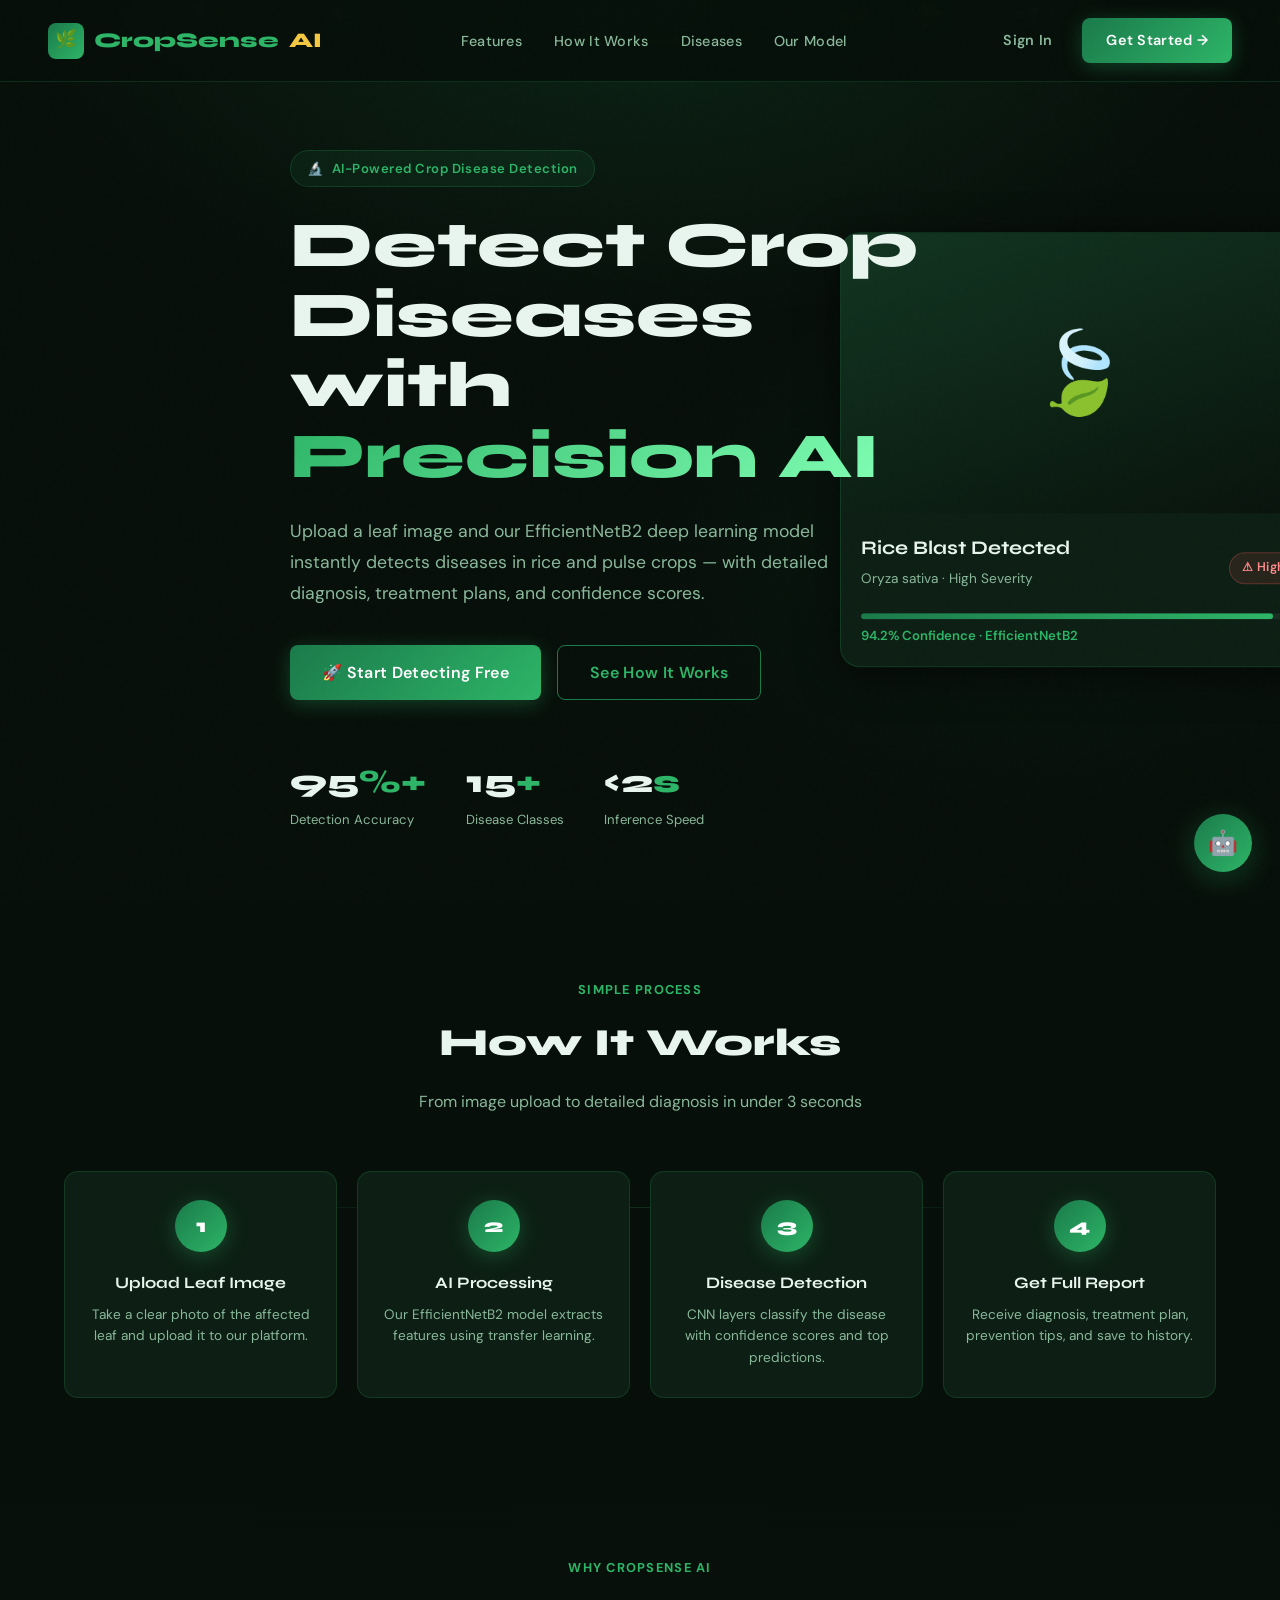
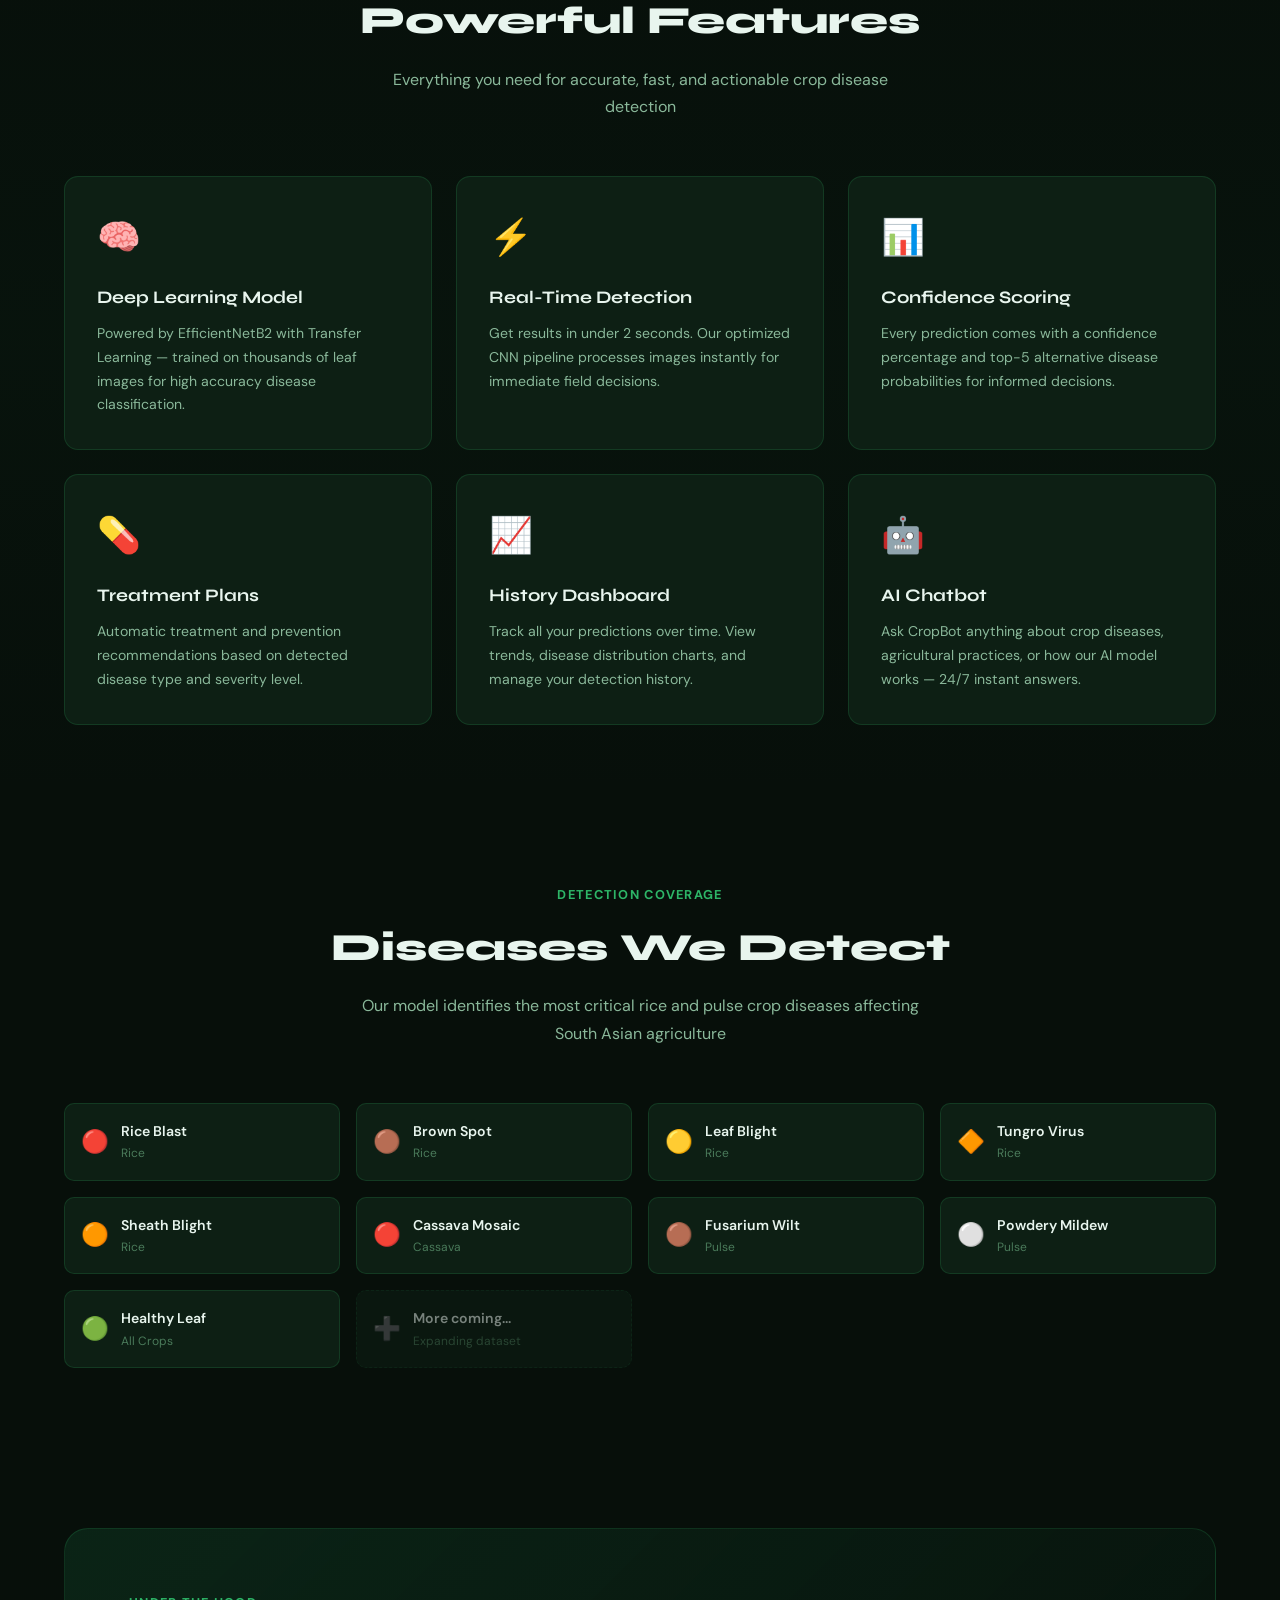
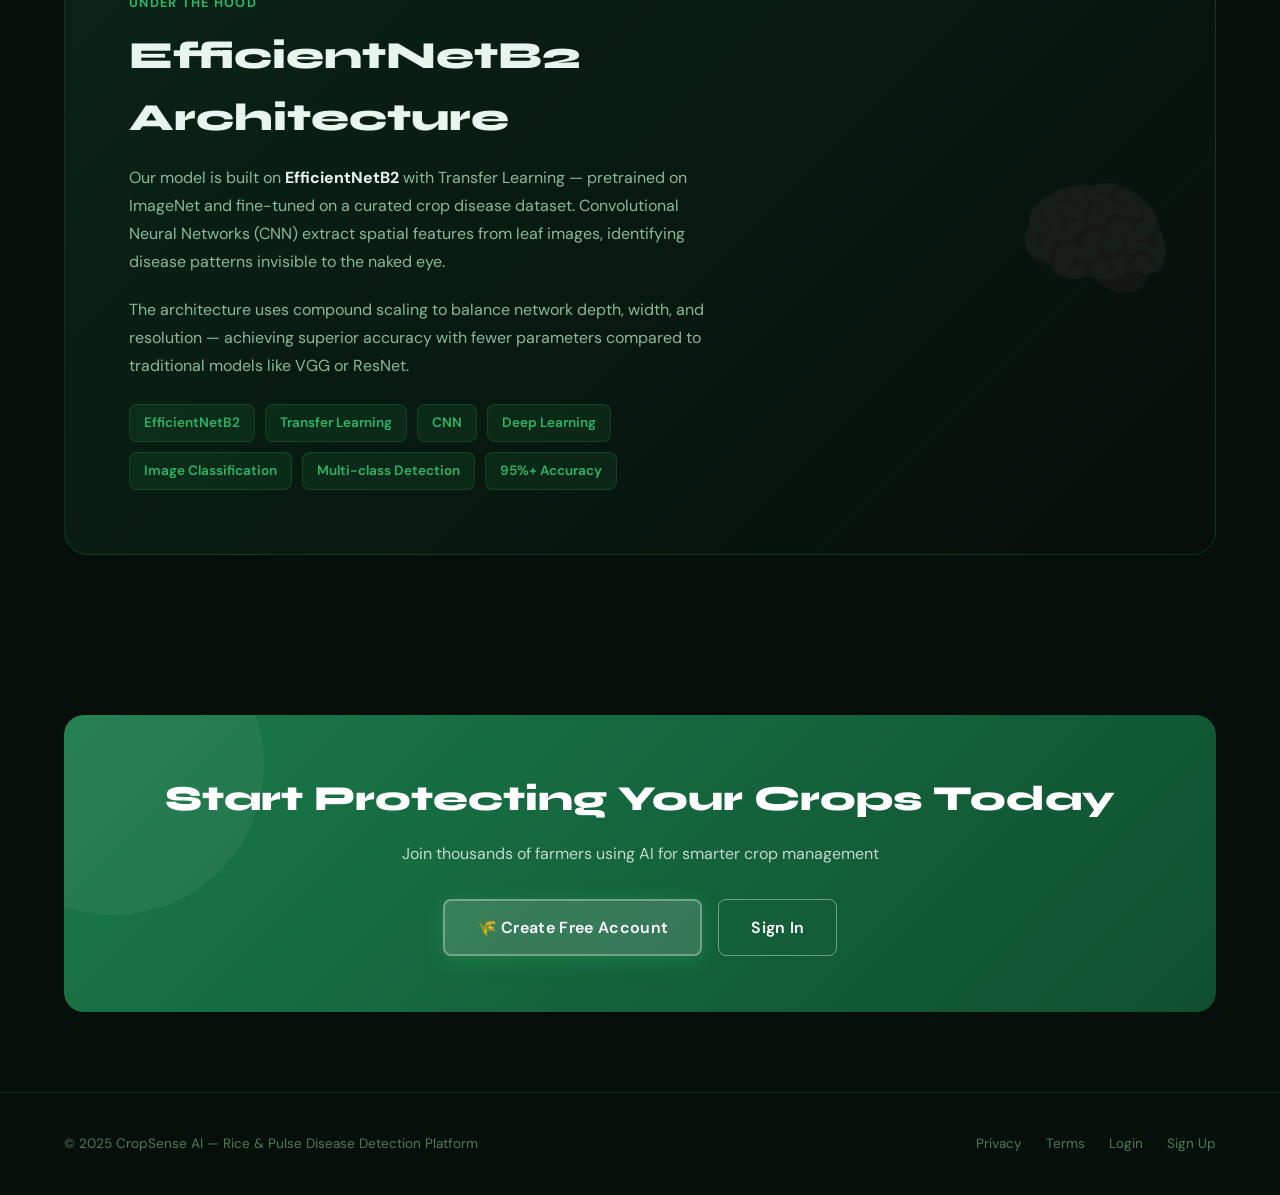
==== pages/index.html @ 1f5381f7 "Fix folder structure - move files to root" ====
<!DOCTYPE html>
<html lang="en">
<head>
  <meta charset="UTF-8">
  <meta name="viewport" content="width=device-width, initial-scale=1.0">
  <title>CropSense AI — Rice & Pulse Disease Detection</title>
  <link rel="stylesheet" href="../css/style.css">
  <link rel="stylesheet" href="../css/home.css">
  <link rel="stylesheet" href="../css/chatbot.css">
</head>
<body>

<!-- ======== NAVBAR ======== -->
<nav class="navbar">
  <a href="index.html" class="nav-logo">
    <div class="logo-icon">🌿</div>
    CropSense<span style="color:var(--gold)">AI</span>
  </a>
  <ul class="nav-links">
    <li><a href="#features">Features</a></li>
    <li><a href="#how-it-works">How It Works</a></li>
    <li><a href="#diseases">Diseases</a></li>
    <li><a href="#model">Our Model</a></li>
  </ul>
  <div class="nav-cta">
    <a href="login.html" class="btn btn-ghost">Sign In</a>
    <a href="signup.html" class="btn btn-primary">Get Started →</a>
  </div>
</nav>

<!-- ======== HERO ======== -->
<section class="hero">
  <div class="hero-bg"></div>

  <!-- Floating particles -->
  <div class="particles" id="particles"></div>

  <div class="container">
    <div class="hero-content">
      <div class="hero-eyebrow">
        <span>🔬</span> AI-Powered Crop Disease Detection
      </div>
      <h1 class="hero-title">
        Detect Crop Diseases<br>
        with <span class="highlight">Precision AI</span>
      </h1>
      <p class="hero-desc">
        Upload a leaf image and our EfficientNetB2 deep learning model instantly detects diseases in rice and pulse crops — with detailed diagnosis, treatment plans, and confidence scores.
      </p>
      <div class="hero-actions">
        <a href="signup.html" class="btn btn-primary btn-lg">🚀 Start Detecting Free</a>
        <a href="#how-it-works" class="btn btn-outline btn-lg">See How It Works</a>
      </div>

      <div class="hero-stats">
        <div>
          <div class="hero-stat-value">95<span>%+</span></div>
          <div class="hero-stat-label">Detection Accuracy</div>
        </div>
        <div>
          <div class="hero-stat-value">15<span>+</span></div>
          <div class="hero-stat-label">Disease Classes</div>
        </div>
        <div>
          <div class="hero-stat-value">&lt;2<span>s</span></div>
          <div class="hero-stat-label">Inference Speed</div>
        </div>
      </div>
    </div>
  </div>

  <!-- Hero visual card -->
  <div class="hero-visual">
    <div class="hero-visual-card">
      <div class="visual-img-placeholder">🍃</div>
      <div class="visual-result-overlay">
        <div style="display:flex;justify-content:space-between;align-items:center;margin-bottom:10px;">
          <div>
            <div class="vr-disease">Rice Blast Detected</div>
            <div class="vr-crop">Oryza sativa · High Severity</div>
          </div>
          <span class="badge badge-red">⚠ High</span>
        </div>
        <div class="vr-bar"><div class="vr-fill"></div></div>
        <div class="vr-pct">94.2% Confidence · EfficientNetB2</div>
      </div>
    </div>
  </div>
</section>

<!-- ======== HOW IT WORKS ======== -->
<section class="section" id="how-it-works">
  <div class="container">
    <div class="section-header animate-on-scroll">
      <div class="section-eyebrow">Simple Process</div>
      <h2 class="section-title">How It Works</h2>
      <p class="section-desc">From image upload to detailed diagnosis in under 3 seconds</p>
    </div>

    <div class="steps-grid animate-on-scroll">
      <div class="step-card">
        <div class="step-number">1</div>
        <div class="step-title">Upload Leaf Image</div>
        <p class="step-desc">Take a clear photo of the affected leaf and upload it to our platform.</p>
      </div>
      <div class="step-card">
        <div class="step-number">2</div>
        <div class="step-title">AI Processing</div>
        <p class="step-desc">Our EfficientNetB2 model extracts features using transfer learning.</p>
      </div>
      <div class="step-card">
        <div class="step-number">3</div>
        <div class="step-title">Disease Detection</div>
        <p class="step-desc">CNN layers classify the disease with confidence scores and top predictions.</p>
      </div>
      <div class="step-card">
        <div class="step-number">4</div>
        <div class="step-title">Get Full Report</div>
        <p class="step-desc">Receive diagnosis, treatment plan, prevention tips, and save to history.</p>
      </div>
    </div>
  </div>
</section>

<!-- ======== FEATURES ======== -->
<section class="section" id="features" style="background:linear-gradient(180deg, transparent, rgba(26,122,74,0.04), transparent);">
  <div class="container">
    <div class="section-header animate-on-scroll">
      <div class="section-eyebrow">Why CropSense AI</div>
      <h2 class="section-title">Powerful Features</h2>
      <p class="section-desc">Everything you need for accurate, fast, and actionable crop disease detection</p>
    </div>

    <div class="features-grid animate-on-scroll">
      <div class="feature-card">
        <div class="feature-icon">🧠</div>
        <div class="feature-title">Deep Learning Model</div>
        <p class="feature-desc">Powered by EfficientNetB2 with Transfer Learning — trained on thousands of leaf images for high accuracy disease classification.</p>
      </div>
      <div class="feature-card">
        <div class="feature-icon">⚡</div>
        <div class="feature-title">Real-Time Detection</div>
        <p class="feature-desc">Get results in under 2 seconds. Our optimized CNN pipeline processes images instantly for immediate field decisions.</p>
      </div>
      <div class="feature-card">
        <div class="feature-icon">📊</div>
        <div class="feature-title">Confidence Scoring</div>
        <p class="feature-desc">Every prediction comes with a confidence percentage and top-5 alternative disease probabilities for informed decisions.</p>
      </div>
      <div class="feature-card">
        <div class="feature-icon">💊</div>
        <div class="feature-title">Treatment Plans</div>
        <p class="feature-desc">Automatic treatment and prevention recommendations based on detected disease type and severity level.</p>
      </div>
      <div class="feature-card">
        <div class="feature-icon">📈</div>
        <div class="feature-title">History Dashboard</div>
        <p class="feature-desc">Track all your predictions over time. View trends, disease distribution charts, and manage your detection history.</p>
      </div>
      <div class="feature-card">
        <div class="feature-icon">🤖</div>
        <div class="feature-title">AI Chatbot</div>
        <p class="feature-desc">Ask CropBot anything about crop diseases, agricultural practices, or how our AI model works — 24/7 instant answers.</p>
      </div>
    </div>
  </div>
</section>

<!-- ======== DISEASES ======== -->
<section class="section" id="diseases">
  <div class="container">
    <div class="section-header animate-on-scroll">
      <div class="section-eyebrow">Detection Coverage</div>
      <h2 class="section-title">Diseases We Detect</h2>
      <p class="section-desc">Our model identifies the most critical rice and pulse crop diseases affecting South Asian agriculture</p>
    </div>

    <div class="diseases-grid animate-on-scroll">
      <div class="disease-chip">
        <div class="disease-chip-icon">🔴</div>
        <div>
          <div class="disease-chip-name">Rice Blast</div>
          <div class="disease-chip-crop">Rice</div>
        </div>
      </div>
      <div class="disease-chip">
        <div class="disease-chip-icon">🟤</div>
        <div>
          <div class="disease-chip-name">Brown Spot</div>
          <div class="disease-chip-crop">Rice</div>
        </div>
      </div>
      <div class="disease-chip">
        <div class="disease-chip-icon">🟡</div>
        <div>
          <div class="disease-chip-name">Leaf Blight</div>
          <div class="disease-chip-crop">Rice</div>
        </div>
      </div>
      <div class="disease-chip">
        <div class="disease-chip-icon">🔶</div>
        <div>
          <div class="disease-chip-name">Tungro Virus</div>
          <div class="disease-chip-crop">Rice</div>
        </div>
      </div>
      <div class="disease-chip">
        <div class="disease-chip-icon">🟠</div>
        <div>
          <div class="disease-chip-name">Sheath Blight</div>
          <div class="disease-chip-crop">Rice</div>
        </div>
      </div>
      <div class="disease-chip">
        <div class="disease-chip-icon">🔴</div>
        <div>
          <div class="disease-chip-name">Cassava Mosaic</div>
          <div class="disease-chip-crop">Cassava</div>
        </div>
      </div>
      <div class="disease-chip">
        <div class="disease-chip-icon">🟤</div>
        <div>
          <div class="disease-chip-name">Fusarium Wilt</div>
          <div class="disease-chip-crop">Pulse</div>
        </div>
      </div>
      <div class="disease-chip">
        <div class="disease-chip-icon">⚪</div>
        <div>
          <div class="disease-chip-name">Powdery Mildew</div>
          <div class="disease-chip-crop">Pulse</div>
        </div>
      </div>
      <div class="disease-chip">
        <div class="disease-chip-icon">🟢</div>
        <div>
          <div class="disease-chip-name">Healthy Leaf</div>
          <div class="disease-chip-crop">All Crops</div>
        </div>
      </div>
      <div class="disease-chip" style="opacity:0.5;border-style:dashed;">
        <div class="disease-chip-icon">➕</div>
        <div>
          <div class="disease-chip-name">More coming...</div>
          <div class="disease-chip-crop">Expanding dataset</div>
        </div>
      </div>
    </div>
  </div>
</section>

<!-- ======== MODEL INFO ======== -->
<section class="section" id="model">
  <div class="container">
    <div class="model-section animate-on-scroll">
      <div style="max-width:600px;">
        <div class="section-eyebrow" style="text-align:left;">Under the Hood</div>
        <h2 class="section-title" style="text-align:left;margin-bottom:16px;">EfficientNetB2 Architecture</h2>
        <p style="color:var(--text-secondary);line-height:1.75;margin-bottom:20px;">
          Our model is built on <strong style="color:var(--text-primary);">EfficientNetB2</strong> with Transfer Learning — pretrained on ImageNet and fine-tuned on a curated crop disease dataset. Convolutional Neural Networks (CNN) extract spatial features from leaf images, identifying disease patterns invisible to the naked eye.
        </p>
        <p style="color:var(--text-secondary);line-height:1.75;margin-bottom:24px;">
          The architecture uses compound scaling to balance network depth, width, and resolution — achieving superior accuracy with fewer parameters compared to traditional models like VGG or ResNet.
        </p>

        <div class="model-tags">
          <span class="model-tag">EfficientNetB2</span>
          <span class="model-tag">Transfer Learning</span>
          <span class="model-tag">CNN</span>
          <span class="model-tag">Deep Learning</span>
          <span class="model-tag">Image Classification</span>
          <span class="model-tag">Multi-class Detection</span>
          <span class="model-tag">95%+ Accuracy</span>
        </div>
      </div>
    </div>
  </div>
</section>

<!-- ======== CTA ======== -->
<section class="section">
  <div class="container">
    <div class="cta-strip animate-on-scroll">
      <div class="cta-title">Start Protecting Your Crops Today</div>
      <p class="cta-desc">Join thousands of farmers using AI for smarter crop management</p>
      <div style="display:flex;gap:16px;justify-content:center;flex-wrap:wrap;">
        <a href="signup.html" class="btn btn-primary btn-lg" style="background:rgba(255,255,255,0.15);color:#fff;border:2px solid rgba(255,255,255,0.3);">
          🌾 Create Free Account
        </a>
        <a href="login.html" class="btn btn-outline btn-lg" style="border-color:rgba(255,255,255,0.4);color:#fff;">
          Sign In
        </a>
      </div>
    </div>
  </div>
</section>

<!-- ======== FOOTER ======== -->
<footer class="footer">
  <div class="container">
    <div class="footer-inner">
      <div style="color:var(--text-muted);font-size:0.85rem;">
        © 2025 CropSense AI — Rice & Pulse Disease Detection Platform
      </div>
      <div class="footer-links">
        <a href="#">Privacy</a>
        <a href="#">Terms</a>
        <a href="login.html">Login</a>
        <a href="signup.html">Sign Up</a>
      </div>
    </div>
  </div>
</footer>

<!-- CHATBOT -->
<div class="chatbot-fab">
  <button id="chatbot-btn" onclick="toggleChatbot()" title="Chat with CropBot">🤖</button>
  <div id="chatbot-panel" style="display:none;">
    <div class="chat-header">
      <div class="chat-avatar-large">🌿</div>
      <div class="chat-header-info">
        <div class="chat-bot-name">CropBot AI</div>
        <div class="chat-bot-status">Online · Agriculture Expert</div>
      </div>
      <div class="chat-header-actions">
        <button class="chat-header-btn" onclick="clearChat()" title="Clear">🗑</button>
        <button class="chat-header-btn" onclick="toggleChatbot()">✕</button>
      </div>
    </div>
    <div id="chat-messages"></div>
    <div class="chat-suggestions">
      <span class="suggestion-chip" onclick="sendQuickMessage('What is Rice Blast disease?')">🌾 Rice Blast</span>
      <span class="suggestion-chip" onclick="sendQuickMessage('How to treat Brown Spot?')">💊 Treatments</span>
      <span class="suggestion-chip" onclick="sendQuickMessage('How does EfficientNetB2 work?')">🧠 AI Model</span>
    </div>
    <div class="chat-input-area">
      <textarea id="chat-input" placeholder="Ask about crop diseases..." rows="1"></textarea>
      <button id="chat-send">➤</button>
    </div>
  </div>
</div>

<!-- Toast container -->
<div class="toast-container" id="toast-container"></div>

<script>
// Scroll animations
const observer = new IntersectionObserver((entries) => {
  entries.forEach(e => { if (e.isIntersecting) e.target.classList.add('visible'); });
}, { threshold: 0.12 });
document.querySelectorAll('.animate-on-scroll').forEach(el => observer.observe(el));

// Generate floating particles
const particles = document.getElementById('particles');
for (let i = 0; i < 18; i++) {
  const p = document.createElement('div');
  p.className = 'particle';
  p.style.cssText = `
    left: ${Math.random()*100}%;
    font-size: ${0.6 + Math.random()*1.2}rem;
    animation-duration: ${8 + Math.random()*14}s;
    animation-delay: ${Math.random()*10}s;
  `;
  p.textContent = ['🌿','🍃','🌱','🌾','🍀'][Math.floor(Math.random()*5)];
  particles.appendChild(p);
}
</script>
<script src="../js/chatbot.js"></script>
</body>
</html>
---- css/style.css ----
/* ============================================================
   CROP DISEASE DETECTION - Global Styles
   ============================================================ */

@import url('https://fonts.googleapis.com/css2?family=Syne:wght@400;600;700;800&family=DM+Sans:wght@300;400;500;600&display=swap');

:root {
  --green-primary: #1a7a4a;
  --green-light: #2db567;
  --green-dark: #0f4f30;
  --green-glow: rgba(45, 181, 103, 0.3);
  --gold: #f5c842;
  --bg-dark: #070f0a;
  --bg-card: #0d1f14;
  --bg-card2: #111f17;
  --border: rgba(45, 181, 103, 0.18);
  --text-primary: #e8f5ee;
  --text-secondary: #8ab89a;
  --text-muted: #4a7a5a;
  --red: #e05555;
  --shadow: 0 8px 40px rgba(0,0,0,0.6);
  --radius: 14px;
  --font-display: 'Syne', sans-serif;
  --font-body: 'DM Sans', sans-serif;
}

*, *::before, *::after { box-sizing: border-box; margin: 0; padding: 0; }

html { scroll-behavior: smooth; }

body {
  font-family: var(--font-body);
  background: var(--bg-dark);
  color: var(--text-primary);
  min-height: 100vh;
  line-height: 1.6;
  overflow-x: hidden;
}

/* ---- Scrollbar ---- */
::-webkit-scrollbar { width: 6px; }
::-webkit-scrollbar-track { background: var(--bg-dark); }
::-webkit-scrollbar-thumb { background: var(--green-primary); border-radius: 3px; }

/* ---- Noise texture overlay ---- */
body::before {
  content: '';
  position: fixed;
  inset: 0;
  background-image: url("data:image/svg+xml,%3Csvg viewBox='0 0 256 256' xmlns='http://www.w3.org/2000/svg'%3E%3Cfilter id='noise'%3E%3CfeTurbulence type='fractalNoise' baseFrequency='0.9' numOctaves='4' stitchTiles='stitch'/%3E%3C/filter%3E%3Crect width='100%25' height='100%25' filter='url(%23noise)' opacity='0.04'/%3E%3C/svg%3E");
  pointer-events: none;
  z-index: 9999;
  opacity: 0.4;
}

/* ============================================================
   NAVBAR
   ============================================================ */
.navbar {
  position: fixed;
  top: 0; left: 0; right: 0;
  z-index: 1000;
  display: flex;
  align-items: center;
  justify-content: space-between;
  padding: 18px 48px;
  background: rgba(7, 15, 10, 0.85);
  backdrop-filter: blur(20px);
  border-bottom: 1px solid var(--border);
}

.nav-logo {
  display: flex;
  align-items: center;
  gap: 10px;
  font-family: var(--font-display);
  font-weight: 800;
  font-size: 1.3rem;
  color: var(--green-light);
  text-decoration: none;
}

.nav-logo .logo-icon {
  width: 36px; height: 36px;
  background: linear-gradient(135deg, var(--green-primary), var(--green-light));
  border-radius: 8px;
  display: flex; align-items: center; justify-content: center;
  font-size: 1.1rem;
}

.nav-links {
  display: flex;
  align-items: center;
  gap: 32px;
  list-style: none;
}

.nav-links a {
  color: var(--text-secondary);
  text-decoration: none;
  font-size: 0.9rem;
  font-weight: 500;
  transition: color 0.2s;
  letter-spacing: 0.02em;
}

.nav-links a:hover { color: var(--green-light); }

.nav-cta {
  display: flex;
  gap: 12px;
  align-items: center;
}

/* ============================================================
   BUTTONS
   ============================================================ */
.btn {
  display: inline-flex;
  align-items: center;
  gap: 8px;
  padding: 11px 24px;
  border-radius: 8px;
  font-family: var(--font-body);
  font-size: 0.9rem;
  font-weight: 600;
  cursor: pointer;
  text-decoration: none;
  border: none;
  transition: all 0.25s ease;
  letter-spacing: 0.02em;
}

.btn-primary {
  background: linear-gradient(135deg, var(--green-primary), var(--green-light));
  color: #fff;
  box-shadow: 0 4px 20px var(--green-glow);
}

.btn-primary:hover {
  transform: translateY(-2px);
  box-shadow: 0 8px 30px var(--green-glow);
}

.btn-outline {
  background: transparent;
  color: var(--green-light);
  border: 1.5px solid var(--green-primary);
}

.btn-outline:hover {
  background: rgba(45, 181, 103, 0.08);
  border-color: var(--green-light);
}

.btn-ghost {
  background: transparent;
  color: var(--text-secondary);
  padding: 11px 18px;
}

.btn-ghost:hover { color: var(--text-primary); }

.btn-danger {
  background: rgba(224, 85, 85, 0.12);
  color: var(--red);
  border: 1.5px solid rgba(224,85,85,0.3);
}

.btn-danger:hover { background: rgba(224, 85, 85, 0.2); }

.btn-lg { padding: 14px 32px; font-size: 1rem; }
.btn-sm { padding: 8px 16px; font-size: 0.82rem; }

/* ============================================================
   FORMS
   ============================================================ */
.form-group {
  margin-bottom: 20px;
  position: relative;
}

.form-label {
  display: block;
  margin-bottom: 7px;
  font-size: 0.85rem;
  font-weight: 500;
  color: var(--text-secondary);
  letter-spacing: 0.03em;
}

.form-control {
  width: 100%;
  padding: 13px 16px;
  background: rgba(255,255,255,0.04);
  border: 1.5px solid var(--border);
  border-radius: 10px;
  color: var(--text-primary);
  font-family: var(--font-body);
  font-size: 0.95rem;
  transition: border-color 0.2s, box-shadow 0.2s;
  outline: none;
}

.form-control:focus {
  border-color: var(--green-light);
  box-shadow: 0 0 0 3px rgba(45,181,103,0.12);
  background: rgba(255,255,255,0.06);
}

.form-control::placeholder { color: var(--text-muted); }

.form-control.is-invalid { border-color: var(--red) !important; }
.form-control.is-valid { border-color: var(--green-light) !important; }

.form-error {
  color: var(--red);
  font-size: 0.8rem;
  margin-top: 5px;
  display: none;
}

.form-error.show { display: block; }

.input-icon {
  position: absolute;
  right: 14px;
  top: 50%;
  transform: translateY(-50%);
  color: var(--text-muted);
  cursor: pointer;
  margin-top: 14px;
}

/* ============================================================
   CARDS
   ============================================================ */
.card {
  background: var(--bg-card);
  border: 1px solid var(--border);
  border-radius: var(--radius);
  padding: 28px;
  transition: border-color 0.2s, box-shadow 0.2s;
}

.card:hover {
  border-color: rgba(45,181,103,0.35);
  box-shadow: 0 4px 30px rgba(0,0,0,0.3);
}

/* ============================================================
   ALERT / TOAST
   ============================================================ */
.alert {
  padding: 14px 18px;
  border-radius: 10px;
  font-size: 0.9rem;
  margin-bottom: 18px;
  display: flex;
  align-items: center;
  gap: 10px;
}

.alert-danger {
  background: rgba(224,85,85,0.12);
  border: 1px solid rgba(224,85,85,0.3);
  color: #ff8c8c;
}

.alert-success {
  background: rgba(45,181,103,0.12);
  border: 1px solid rgba(45,181,103,0.3);
  color: var(--green-light);
}

.alert-warning {
  background: rgba(245,200,66,0.10);
  border: 1px solid rgba(245,200,66,0.3);
  color: var(--gold);
}

/* Toast notification */
.toast-container {
  position: fixed;
  top: 90px; right: 24px;
  z-index: 5000;
  display: flex;
  flex-direction: column;
  gap: 10px;
}

.toast {
  background: var(--bg-card2);
  border: 1px solid var(--border);
  border-radius: 10px;
  padding: 14px 20px;
  font-size: 0.88rem;
  min-width: 260px;
  box-shadow: var(--shadow);
  animation: slideInRight 0.3s ease;
  display: flex;
  align-items: center;
  gap: 10px;
}

.toast.success { border-color: rgba(45,181,103,0.5); color: var(--green-light); }
.toast.error { border-color: rgba(224,85,85,0.5); color: #ff8c8c; }

@keyframes slideInRight {
  from { transform: translateX(120%); opacity: 0; }
  to { transform: translateX(0); opacity: 1; }
}

/* ============================================================
   PAGE WRAPPER
   ============================================================ */
.page-wrapper {
  min-height: 100vh;
  padding-top: 80px;
}

.container {
  max-width: 1200px;
  margin: 0 auto;
  padding: 0 24px;
}

.container-sm {
  max-width: 520px;
  margin: 0 auto;
  padding: 0 24px;
}

.section { padding: 80px 0; }

/* ============================================================
   BADGE
   ============================================================ */
.badge {
  display: inline-flex;
  align-items: center;
  gap: 6px;
  padding: 5px 12px;
  border-radius: 100px;
  font-size: 0.78rem;
  font-weight: 600;
  letter-spacing: 0.04em;
}

.badge-green {
  background: rgba(45,181,103,0.12);
  color: var(--green-light);
  border: 1px solid rgba(45,181,103,0.3);
}

.badge-gold {
  background: rgba(245,200,66,0.12);
  color: var(--gold);
  border: 1px solid rgba(245,200,66,0.3);
}

.badge-red {
  background: rgba(224,85,85,0.12);
  color: #ff8c8c;
  border: 1px solid rgba(224,85,85,0.3);
}

/* ============================================================
   MODAL
   ============================================================ */
.modal-overlay {
  position: fixed;
  inset: 0;
  background: rgba(0,0,0,0.75);
  backdrop-filter: blur(8px);
  z-index: 4000;
  display: flex;
  align-items: center;
  justify-content: center;
  padding: 20px;
  opacity: 0;
  pointer-events: none;
  transition: opacity 0.25s;
}

.modal-overlay.open { opacity: 1; pointer-events: all; }

.modal {
  background: var(--bg-card);
  border: 1px solid var(--border);
  border-radius: 18px;
  padding: 36px;
  max-width: 480px;
  width: 100%;
  transform: scale(0.92);
  transition: transform 0.25s;
}

.modal-overlay.open .modal { transform: scale(1); }

/* ============================================================
   LOADING SPINNER
   ============================================================ */
.spinner {
  width: 20px; height: 20px;
  border: 2.5px solid rgba(255,255,255,0.2);
  border-top-color: #fff;
  border-radius: 50%;
  animation: spin 0.8s linear infinite;
  display: inline-block;
}

@keyframes spin { to { transform: rotate(360deg); } }

/* ============================================================
   PROGRESS BAR
   ============================================================ */
.progress-bar {
  height: 8px;
  background: rgba(255,255,255,0.06);
  border-radius: 100px;
  overflow: hidden;
}

.progress-fill {
  height: 100%;
  border-radius: 100px;
  background: linear-gradient(90deg, var(--green-primary), var(--green-light));
  transition: width 0.6s ease;
}

/* ============================================================
   AUTH PAGES COMMON
   ============================================================ */
.auth-page {
  min-height: 100vh;
  display: grid;
  grid-template-columns: 1fr 1fr;
}

.auth-left {
  background: linear-gradient(160deg, var(--green-dark) 0%, var(--bg-dark) 70%);
  display: flex;
  flex-direction: column;
  justify-content: center;
  padding: 60px;
  position: relative;
  overflow: hidden;
}

.auth-left::before {
  content: '';
  position: absolute;
  width: 500px; height: 500px;
  background: radial-gradient(circle, rgba(45,181,103,0.15) 0%, transparent 70%);
  top: -100px; left: -100px;
  border-radius: 50%;
}

.auth-right {
  display: flex;
  align-items: center;
  justify-content: center;
  padding: 48px;
  background: var(--bg-dark);
}

.auth-form-box {
  width: 100%;
  max-width: 440px;
}

.auth-title {
  font-family: var(--font-display);
  font-size: 2rem;
  font-weight: 800;
  color: var(--text-primary);
  margin-bottom: 8px;
}

.auth-subtitle {
  color: var(--text-secondary);
  font-size: 0.95rem;
  margin-bottom: 32px;
}

/* ============================================================
   RESPONSIVE
   ============================================================ */
@media (max-width: 900px) {
  .auth-page { grid-template-columns: 1fr; }
  .auth-left { display: none; }
  .navbar { padding: 16px 20px; }
  .nav-links { display: none; }
}

@media (max-width: 600px) {
  .container { padding: 0 16px; }
  .section { padding: 50px 0; }
}
---- css/home.css ----
/* ============================================================
   HOME PAGE STYLES
   ============================================================ */

/* Hero */
.hero {
  min-height: 100vh;
  display: flex;
  align-items: center;
  position: relative;
  overflow: hidden;
  padding-top: 80px;
}

.hero-bg {
  position: absolute;
  inset: 0;
  background:
    radial-gradient(ellipse 80% 60% at 50% 0%, rgba(45,181,103,0.12) 0%, transparent 60%),
    radial-gradient(ellipse 50% 50% at 80% 60%, rgba(26,122,74,0.08) 0%, transparent 60%),
    var(--bg-dark);
}

/* Floating leaf particles */
.particles {
  position: absolute;
  inset: 0;
  pointer-events: none;
  overflow: hidden;
}

.particle {
  position: absolute;
  opacity: 0.12;
  animation: floatParticle linear infinite;
}

@keyframes floatParticle {
  0% { transform: translateY(110vh) rotate(0deg); opacity: 0; }
  10% { opacity: 0.15; }
  90% { opacity: 0.1; }
  100% { transform: translateY(-10vh) rotate(360deg); opacity: 0; }
}

.hero-content {
  position: relative;
  z-index: 2;
  max-width: 700px;
}

.hero-eyebrow {
  display: inline-flex;
  align-items: center;
  gap: 8px;
  background: rgba(45,181,103,0.08);
  border: 1px solid rgba(45,181,103,0.2);
  border-radius: 100px;
  padding: 7px 16px;
  font-size: 0.82rem;
  font-weight: 600;
  color: var(--green-light);
  margin-bottom: 24px;
  letter-spacing: 0.04em;
  animation: fadeInDown 0.6s ease both;
}

.hero-title {
  font-family: var(--font-display);
  font-size: clamp(2.4rem, 5vw, 4.2rem);
  font-weight: 800;
  line-height: 1.1;
  margin-bottom: 24px;
  animation: fadeInDown 0.7s ease both 0.1s;
}

.hero-title .highlight {
  background: linear-gradient(135deg, var(--green-light), #80ffb4);
  -webkit-background-clip: text;
  -webkit-text-fill-color: transparent;
  background-clip: text;
}

.hero-desc {
  font-size: 1.1rem;
  color: var(--text-secondary);
  line-height: 1.75;
  margin-bottom: 36px;
  max-width: 580px;
  animation: fadeInDown 0.8s ease both 0.2s;
}

.hero-actions {
  display: flex;
  gap: 16px;
  flex-wrap: wrap;
  animation: fadeInDown 0.9s ease both 0.3s;
}

.hero-stats {
  display: flex;
  gap: 40px;
  margin-top: 56px;
  animation: fadeInDown 1s ease both 0.4s;
}

.hero-stat-value {
  font-family: var(--font-display);
  font-size: 2rem;
  font-weight: 800;
  color: var(--text-primary);
}

.hero-stat-value span { color: var(--green-light); }

.hero-stat-label {
  font-size: 0.82rem;
  color: var(--text-secondary);
  margin-top: 2px;
}

.hero-visual {
  position: absolute;
  right: -40px;
  top: 50%;
  transform: translateY(-50%);
  width: 480px;
  z-index: 1;
  animation: fadeInRight 1s ease both 0.3s;
}

.hero-visual-card {
  background: var(--bg-card);
  border: 1px solid var(--border);
  border-radius: 20px;
  overflow: hidden;
  box-shadow: var(--shadow);
}

.visual-img-placeholder {
  width: 100%;
  height: 280px;
  background: linear-gradient(160deg, rgba(45,181,103,0.15), rgba(7,15,10,0.8));
  display: flex;
  align-items: center;
  justify-content: center;
  font-size: 5rem;
}

.visual-result-overlay {
  padding: 20px;
}

.vr-disease { font-family: var(--font-display); font-size: 1.2rem; font-weight: 700; margin-bottom: 4px; }
.vr-crop { font-size: 0.85rem; color: var(--text-secondary); margin-bottom: 14px; }
.vr-bar { height: 6px; background: rgba(255,255,255,0.06); border-radius: 100px; overflow: hidden; margin-bottom: 6px; }
.vr-fill { height: 100%; background: linear-gradient(90deg, var(--green-primary), var(--green-light)); border-radius: 100px; width: 94%; }
.vr-pct { font-size: 0.82rem; color: var(--green-light); font-weight: 600; }

/* How it works */
.steps-grid {
  display: grid;
  grid-template-columns: repeat(4, 1fr);
  gap: 20px;
  position: relative;
}

.steps-grid::before {
  content: '';
  position: absolute;
  top: 36px;
  left: 12%;
  right: 12%;
  height: 1px;
  background: linear-gradient(90deg, transparent, var(--border), var(--border), transparent);
  z-index: 0;
}

.step-card {
  background: var(--bg-card);
  border: 1px solid var(--border);
  border-radius: var(--radius);
  padding: 28px 22px;
  text-align: center;
  position: relative;
  z-index: 1;
  transition: border-color 0.2s, transform 0.2s;
}

.step-card:hover {
  border-color: rgba(45,181,103,0.4);
  transform: translateY(-4px);
}

.step-number {
  width: 52px; height: 52px;
  background: linear-gradient(135deg, var(--green-primary), var(--green-light));
  border-radius: 50%;
  display: flex; align-items: center; justify-content: center;
  font-family: var(--font-display);
  font-weight: 800;
  font-size: 1.2rem;
  color: #fff;
  margin: 0 auto 18px;
  box-shadow: 0 4px 20px var(--green-glow);
}

.step-title {
  font-family: var(--font-display);
  font-size: 1rem;
  font-weight: 700;
  margin-bottom: 8px;
}

.step-desc { font-size: 0.85rem; color: var(--text-secondary); line-height: 1.6; }

/* Features section */
.features-grid {
  display: grid;
  grid-template-columns: repeat(3, 1fr);
  gap: 24px;
}

.feature-card {
  background: var(--bg-card);
  border: 1px solid var(--border);
  border-radius: var(--radius);
  padding: 32px;
  transition: all 0.25s;
  position: relative;
  overflow: hidden;
}

.feature-card::before {
  content: '';
  position: absolute;
  top: 0; left: 0; right: 0;
  height: 3px;
  background: linear-gradient(90deg, var(--green-primary), var(--green-light));
  opacity: 0;
  transition: opacity 0.25s;
}

.feature-card:hover {
  border-color: rgba(45,181,103,0.35);
  transform: translateY(-4px);
  box-shadow: 0 12px 40px rgba(0,0,0,0.4);
}

.feature-card:hover::before { opacity: 1; }

.feature-icon {
  font-size: 2.2rem;
  margin-bottom: 18px;
}

.feature-title {
  font-family: var(--font-display);
  font-size: 1.1rem;
  font-weight: 700;
  margin-bottom: 10px;
}

.feature-desc { color: var(--text-secondary); font-size: 0.88rem; line-height: 1.7; }

/* Diseases section */
.diseases-grid {
  display: grid;
  grid-template-columns: repeat(4, 1fr);
  gap: 16px;
}

.disease-chip {
  background: var(--bg-card);
  border: 1px solid var(--border);
  border-radius: 10px;
  padding: 16px;
  display: flex;
  align-items: center;
  gap: 12px;
  transition: all 0.2s;
  cursor: default;
}

.disease-chip:hover {
  border-color: rgba(45,181,103,0.3);
  background: rgba(45,181,103,0.05);
}

.disease-chip-icon { font-size: 1.4rem; }
.disease-chip-name { font-size: 0.88rem; font-weight: 600; color: var(--text-primary); }
.disease-chip-crop { font-size: 0.75rem; color: var(--text-muted); margin-top: 2px; }

/* Model info section */
.model-section {
  background: linear-gradient(135deg, rgba(26,122,74,0.2), rgba(7,15,10,0.8));
  border: 1px solid var(--border);
  border-radius: 24px;
  padding: 64px;
  position: relative;
  overflow: hidden;
}

.model-section::after {
  content: '🧠';
  position: absolute;
  right: 40px;
  top: 50%;
  transform: translateY(-50%);
  font-size: 8rem;
  opacity: 0.06;
}

.model-tags {
  display: flex;
  gap: 10px;
  flex-wrap: wrap;
  margin-top: 24px;
}

.model-tag {
  background: rgba(45,181,103,0.1);
  border: 1px solid rgba(45,181,103,0.2);
  color: var(--green-light);
  border-radius: 8px;
  padding: 7px 14px;
  font-size: 0.85rem;
  font-weight: 600;
}

/* Section header */
.section-header {
  text-align: center;
  margin-bottom: 56px;
}

.section-eyebrow {
  font-size: 0.8rem;
  font-weight: 700;
  letter-spacing: 0.1em;
  text-transform: uppercase;
  color: var(--green-light);
  margin-bottom: 12px;
}

.section-title {
  font-family: var(--font-display);
  font-size: clamp(1.8rem, 3vw, 2.8rem);
  font-weight: 800;
  margin-bottom: 14px;
}

.section-desc {
  color: var(--text-secondary);
  font-size: 1rem;
  max-width: 560px;
  margin: 0 auto;
  line-height: 1.7;
}

/* Footer */
.footer {
  border-top: 1px solid var(--border);
  padding: 40px 0;
  color: var(--text-muted);
  font-size: 0.85rem;
}

.footer-inner {
  display: flex;
  justify-content: space-between;
  align-items: center;
}

.footer-links {
  display: flex;
  gap: 24px;
}

.footer-links a {
  color: var(--text-muted);
  text-decoration: none;
  transition: color 0.2s;
}

.footer-links a:hover { color: var(--green-light); }

/* Animations */
@keyframes fadeInDown {
  from { opacity: 0; transform: translateY(-20px); }
  to { opacity: 1; transform: translateY(0); }
}

@keyframes fadeInRight {
  from { opacity: 0; transform: translateY(-50%) translateX(40px); }
  to { opacity: 1; transform: translateY(-50%) translateX(0); }
}

@keyframes fadeIn {
  from { opacity: 0; transform: translateY(20px); }
  to { opacity: 1; transform: translateY(0); }
}

.animate-on-scroll {
  opacity: 0;
  transform: translateY(30px);
  transition: opacity 0.6s ease, transform 0.6s ease;
}

.animate-on-scroll.visible {
  opacity: 1;
  transform: translateY(0);
}

/* CTA strip */
.cta-strip {
  background: linear-gradient(135deg, var(--green-primary), var(--green-dark));
  border-radius: 20px;
  padding: 56px;
  text-align: center;
  position: relative;
  overflow: hidden;
}

.cta-strip::before {
  content: '';
  position: absolute;
  width: 300px; height: 300px;
  background: rgba(255,255,255,0.05);
  border-radius: 50%;
  top: -100px; left: -100px;
}

.cta-title {
  font-family: var(--font-display);
  font-size: 2.2rem;
  font-weight: 800;
  margin-bottom: 14px;
  color: #fff;
}

.cta-desc {
  color: rgba(255,255,255,0.75);
  font-size: 1rem;
  margin-bottom: 32px;
}

/* Responsive */
@media (max-width: 1100px) {
  .hero-visual { display: none; }
  .features-grid { grid-template-columns: repeat(2, 1fr); }
  .steps-grid { grid-template-columns: repeat(2, 1fr); }
  .diseases-grid { grid-template-columns: repeat(2, 1fr); }
}

@media (max-width: 700px) {
  .features-grid { grid-template-columns: 1fr; }
  .diseases-grid { grid-template-columns: repeat(2, 1fr); }
  .model-section { padding: 36px 24px; }
  .cta-strip { padding: 36px 24px; }
  .hero-stats { gap: 24px; flex-wrap: wrap; }
}
---- css/chatbot.css ----
/* ============================================================
   CHATBOT STYLES
   ============================================================ */

.chatbot-fab {
  position: fixed;
  bottom: 28px;
  right: 28px;
  z-index: 3000;
}

#chatbot-btn {
  width: 58px;
  height: 58px;
  border-radius: 50%;
  background: linear-gradient(135deg, var(--green-primary), var(--green-light));
  border: none;
  cursor: pointer;
  font-size: 1.5rem;
  display: flex;
  align-items: center;
  justify-content: center;
  box-shadow: 0 6px 30px var(--green-glow), 0 2px 8px rgba(0,0,0,0.4);
  transition: all 0.25s;
  color: #fff;
}

#chatbot-btn:hover {
  transform: scale(1.08);
  box-shadow: 0 10px 40px var(--green-glow);
}

/* Panel */
#chatbot-panel {
  position: fixed;
  bottom: 100px;
  right: 28px;
  z-index: 3000;
  width: 360px;
  height: 520px;
  background: var(--bg-card);
  border: 1px solid var(--border);
  border-radius: 20px;
  box-shadow: var(--shadow);
  display: flex;
  flex-direction: column;
  overflow: hidden;
  animation: chatSlideIn 0.3s ease;
}

@keyframes chatSlideIn {
  from { opacity: 0; transform: translateY(20px) scale(0.95); }
  to { opacity: 1; transform: translateY(0) scale(1); }
}

.chat-header {
  padding: 16px 20px;
  border-bottom: 1px solid var(--border);
  display: flex;
  align-items: center;
  gap: 12px;
  background: linear-gradient(135deg, rgba(26,122,74,0.3), transparent);
}

.chat-avatar-large {
  width: 38px; height: 38px;
  background: linear-gradient(135deg, var(--green-primary), var(--green-light));
  border-radius: 50%;
  display: flex; align-items: center; justify-content: center;
  font-size: 1.1rem;
  flex-shrink: 0;
}

.chat-header-info { flex: 1; }
.chat-bot-name { font-family: var(--font-display); font-size: 0.95rem; font-weight: 700; }
.chat-bot-status { font-size: 0.75rem; color: var(--green-light); display: flex; align-items: center; gap: 4px; }
.chat-bot-status::before { content: ''; width: 6px; height: 6px; background: var(--green-light); border-radius: 50%; display: inline-block; }

.chat-header-actions {
  display: flex;
  gap: 6px;
}

.chat-header-btn {
  width: 28px; height: 28px;
  border-radius: 6px;
  background: rgba(255,255,255,0.05);
  border: none;
  cursor: pointer;
  color: var(--text-muted);
  font-size: 0.75rem;
  display: flex; align-items: center; justify-content: center;
  transition: all 0.2s;
}
.chat-header-btn:hover { background: rgba(255,255,255,0.1); color: var(--text-primary); }

/* Messages */
#chat-messages {
  flex: 1;
  overflow-y: auto;
  padding: 16px 14px;
  display: flex;
  flex-direction: column;
  gap: 12px;
}

.chat-message {
  display: flex;
  gap: 10px;
  align-items: flex-start;
}

.chat-message.user {
  flex-direction: row-reverse;
}

.chat-avatar {
  width: 28px; height: 28px;
  border-radius: 50%;
  background: rgba(255,255,255,0.06);
  display: flex; align-items: center; justify-content: center;
  font-size: 0.85rem;
  flex-shrink: 0;
}

.chat-message.user .chat-avatar {
  background: rgba(45,181,103,0.15);
}

.chat-bubble {
  max-width: 240px;
  padding: 10px 14px;
  border-radius: 14px;
  font-size: 0.85rem;
  line-height: 1.55;
}

.chat-message.assistant .chat-bubble {
  background: var(--bg-card2);
  border: 1px solid var(--border);
  color: var(--text-primary);
  border-top-left-radius: 4px;
}

.chat-message.user .chat-bubble {
  background: linear-gradient(135deg, var(--green-primary), var(--green-dark));
  color: #fff;
  border-top-right-radius: 4px;
}

/* Typing indicator */
.chat-typing {
  display: flex;
  gap: 4px;
  align-items: center;
  padding: 2px 0;
}

.chat-typing span {
  width: 6px; height: 6px;
  background: var(--text-muted);
  border-radius: 50%;
  animation: typingDot 1.2s infinite;
}

.chat-typing span:nth-child(2) { animation-delay: 0.2s; }
.chat-typing span:nth-child(3) { animation-delay: 0.4s; }

@keyframes typingDot {
  0%, 60%, 100% { transform: translateY(0); opacity: 0.4; }
  30% { transform: translateY(-4px); opacity: 1; }
}

/* Quick suggestions */
.chat-suggestions {
  padding: 0 14px 10px;
  display: flex;
  flex-wrap: wrap;
  gap: 6px;
}

.suggestion-chip {
  background: rgba(45,181,103,0.08);
  border: 1px solid rgba(45,181,103,0.2);
  color: var(--green-light);
  border-radius: 100px;
  padding: 5px 12px;
  font-size: 0.75rem;
  cursor: pointer;
  transition: all 0.2s;
  white-space: nowrap;
}

.suggestion-chip:hover {
  background: rgba(45,181,103,0.16);
  border-color: var(--green-light);
}

/* Input area */
.chat-input-area {
  padding: 12px 14px;
  border-top: 1px solid var(--border);
  display: flex;
  gap: 8px;
  align-items: flex-end;
}

#chat-input {
  flex: 1;
  background: rgba(255,255,255,0.04);
  border: 1.5px solid var(--border);
  border-radius: 10px;
  color: var(--text-primary);
  font-family: var(--font-body);
  font-size: 0.85rem;
  padding: 9px 12px;
  resize: none;
  outline: none;
  min-height: 38px;
  max-height: 100px;
  transition: border-color 0.2s;
  line-height: 1.5;
}

#chat-input:focus { border-color: var(--green-light); }
#chat-input::placeholder { color: var(--text-muted); }

#chat-send {
  width: 38px; height: 38px;
  border-radius: 8px;
  background: linear-gradient(135deg, var(--green-primary), var(--green-light));
  border: none;
  cursor: pointer;
  color: #fff;
  font-size: 0.9rem;
  display: flex; align-items: center; justify-content: center;
  transition: all 0.2s;
  flex-shrink: 0;
}

#chat-send:hover:not(:disabled) { transform: scale(1.05); }
#chat-send:disabled { opacity: 0.5; cursor: not-allowed; }

@media (max-width: 500px) {
  #chatbot-panel { width: calc(100vw - 20px); right: 10px; }
}
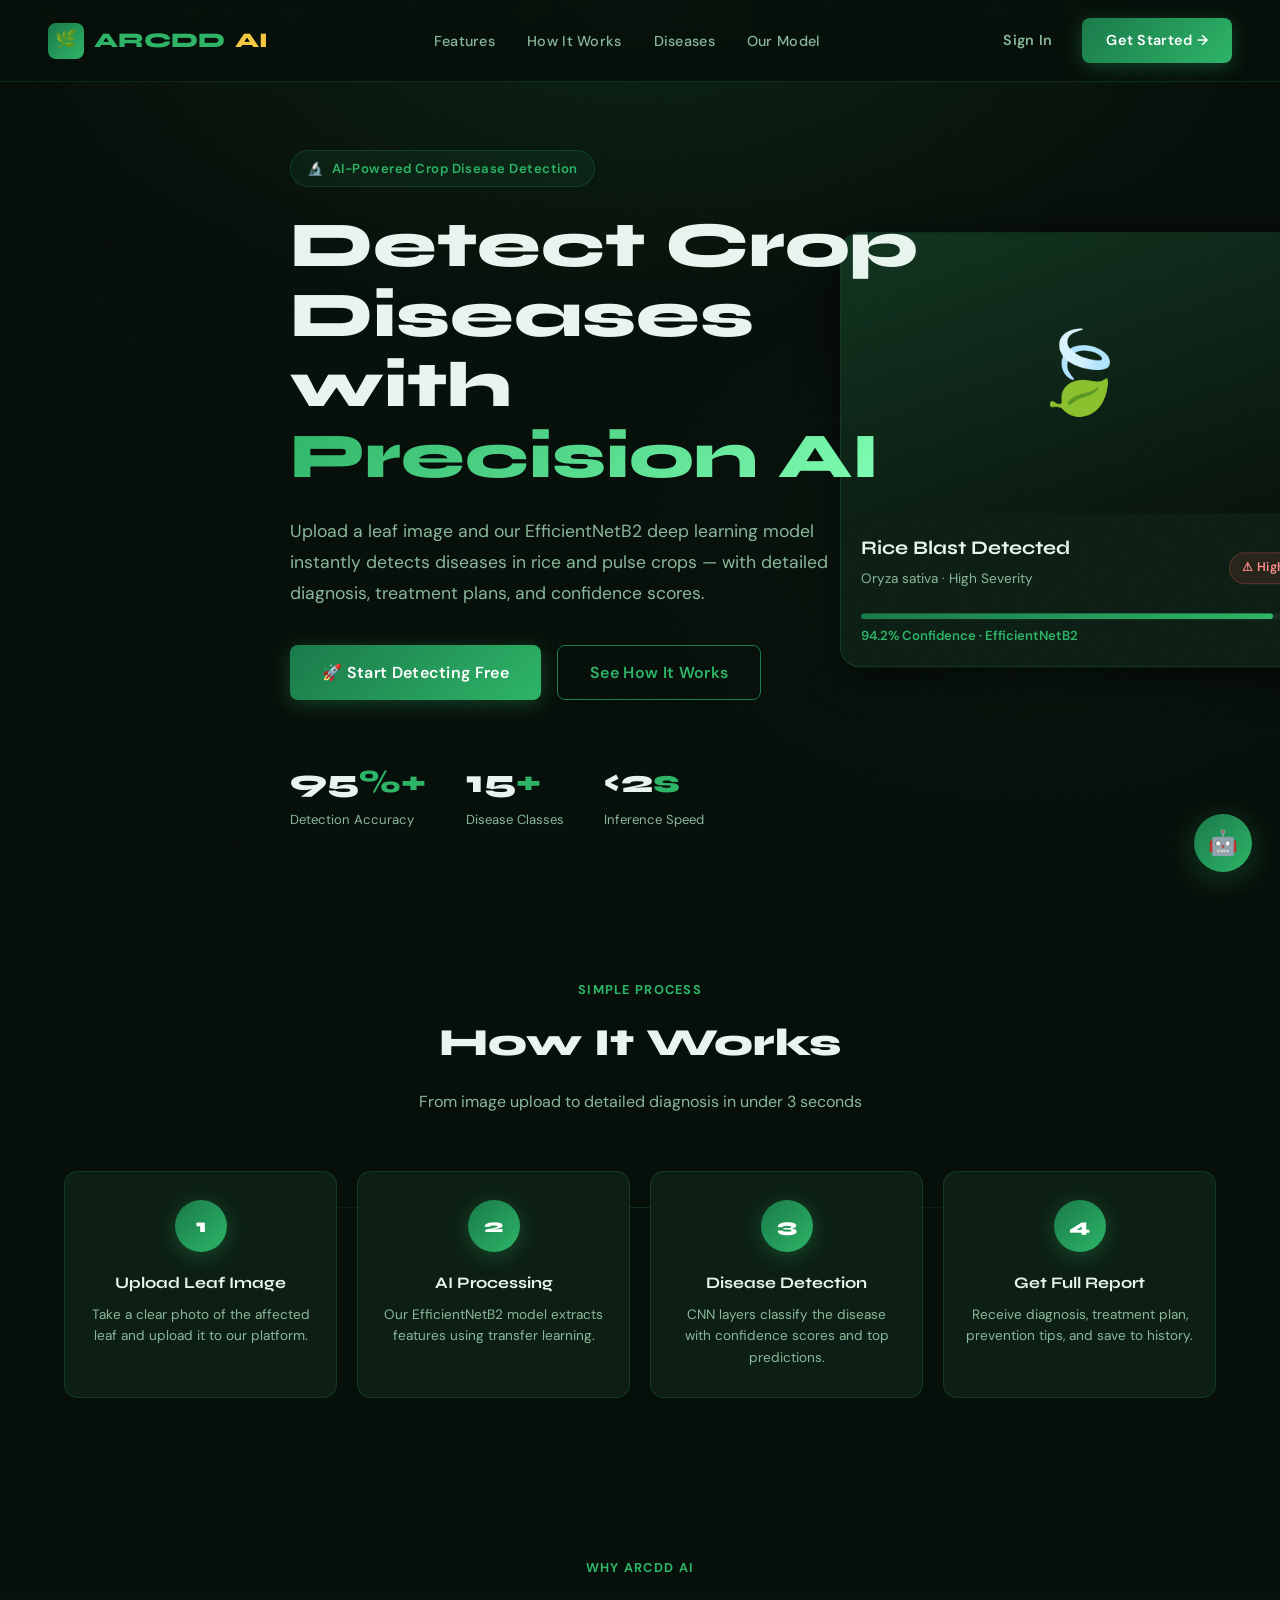
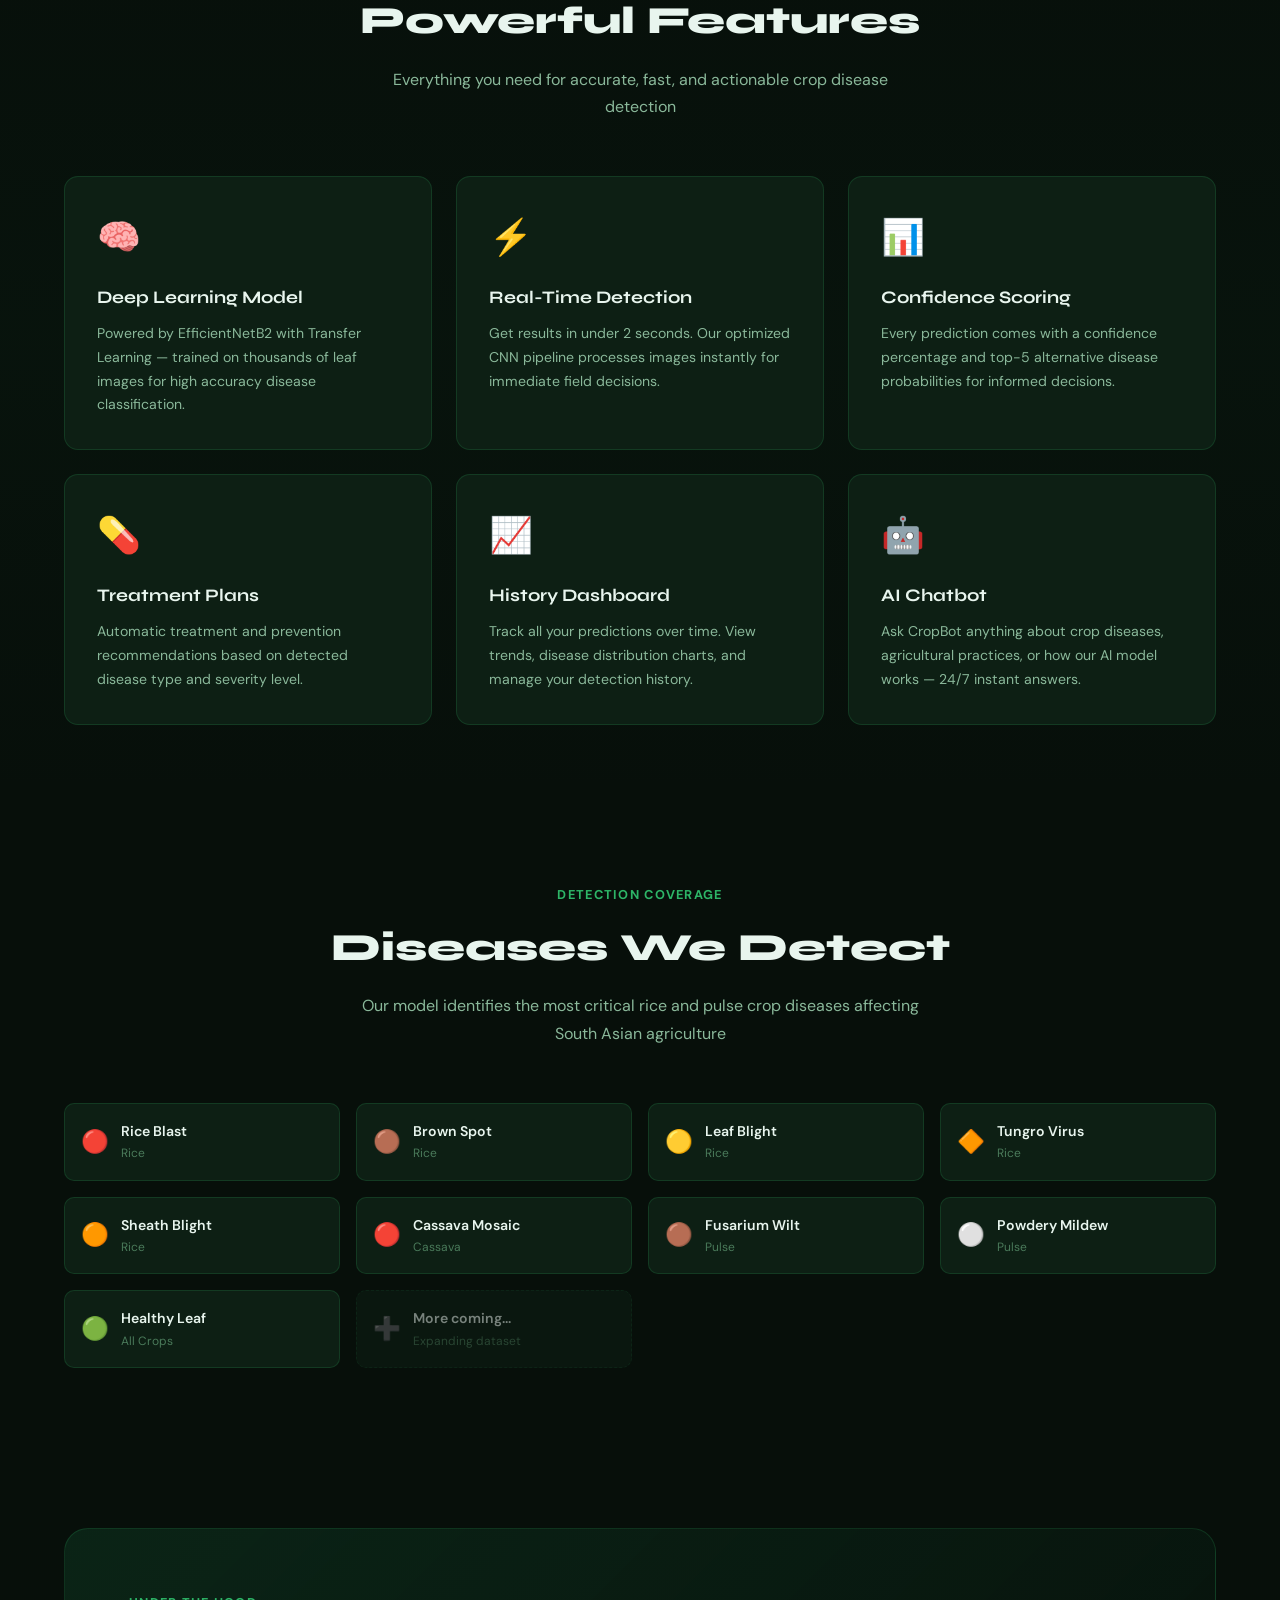
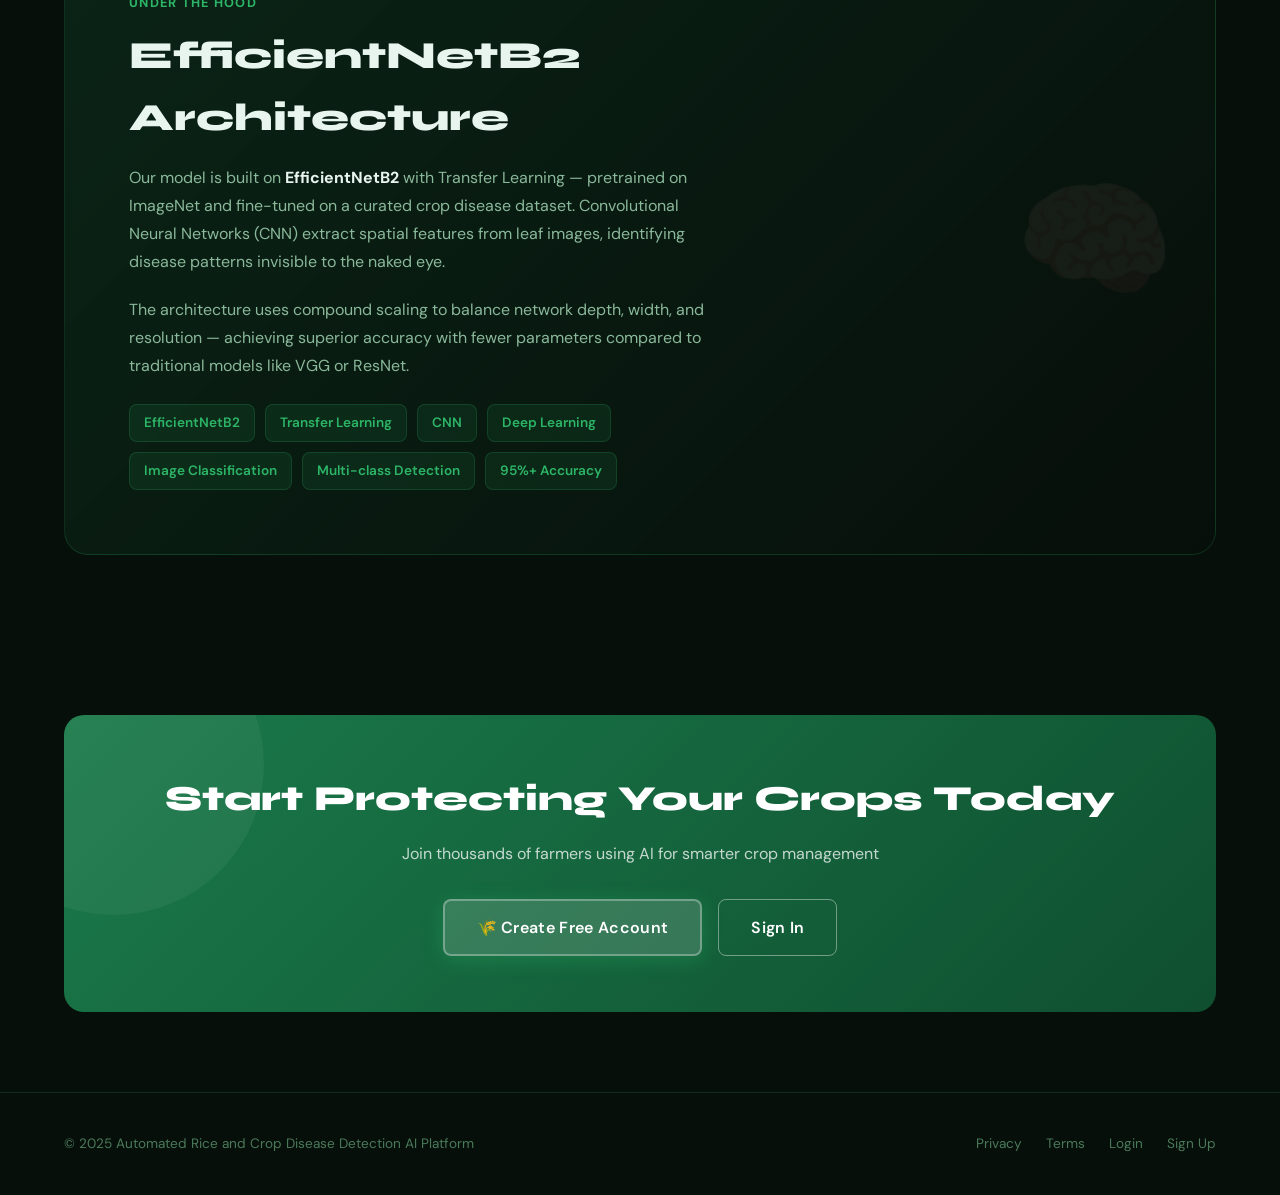
==== commit 91e5b2eb: "Rename to ARCDD AI and add confidence trend chart" ====
--- a/pages/index.html
+++ b/pages/index.html
@@ -3,7 +3,7 @@
 <head>
   <meta charset="UTF-8">
   <meta name="viewport" content="width=device-width, initial-scale=1.0">
-  <title>CropSense AI — Rice & Pulse Disease Detection</title>
+  <title>Automated Rice and Crop Disease Detection AI</title>
   <link rel="stylesheet" href="../css/style.css">
   <link rel="stylesheet" href="../css/home.css">
   <link rel="stylesheet" href="../css/chatbot.css">
@@ -14,7 +14,7 @@
 <nav class="navbar">
   <a href="index.html" class="nav-logo">
     <div class="logo-icon">🌿</div>
-    CropSense<span style="color:var(--gold)">AI</span>
+    ARCDD<span style="color:var(--gold)">AI</span>
   </a>
   <ul class="nav-links">
     <li><a href="#features">Features</a></li>
@@ -126,7 +126,7 @@
 <section class="section" id="features" style="background:linear-gradient(180deg, transparent, rgba(26,122,74,0.04), transparent);">
   <div class="container">
     <div class="section-header animate-on-scroll">
-      <div class="section-eyebrow">Why CropSense AI</div>
+      <div class="section-eyebrow">Why ARCDD AI</div>
       <h2 class="section-title">Powerful Features</h2>
       <p class="section-desc">Everything you need for accurate, fast, and actionable crop disease detection</p>
     </div>
@@ -301,7 +301,7 @@
   <div class="container">
     <div class="footer-inner">
       <div style="color:var(--text-muted);font-size:0.85rem;">
-        © 2025 CropSense AI — Rice & Pulse Disease Detection Platform
+        © 2025 Automated Rice and Crop Disease Detection AI Platform
       </div>
       <div class="footer-links">
         <a href="#">Privacy</a>
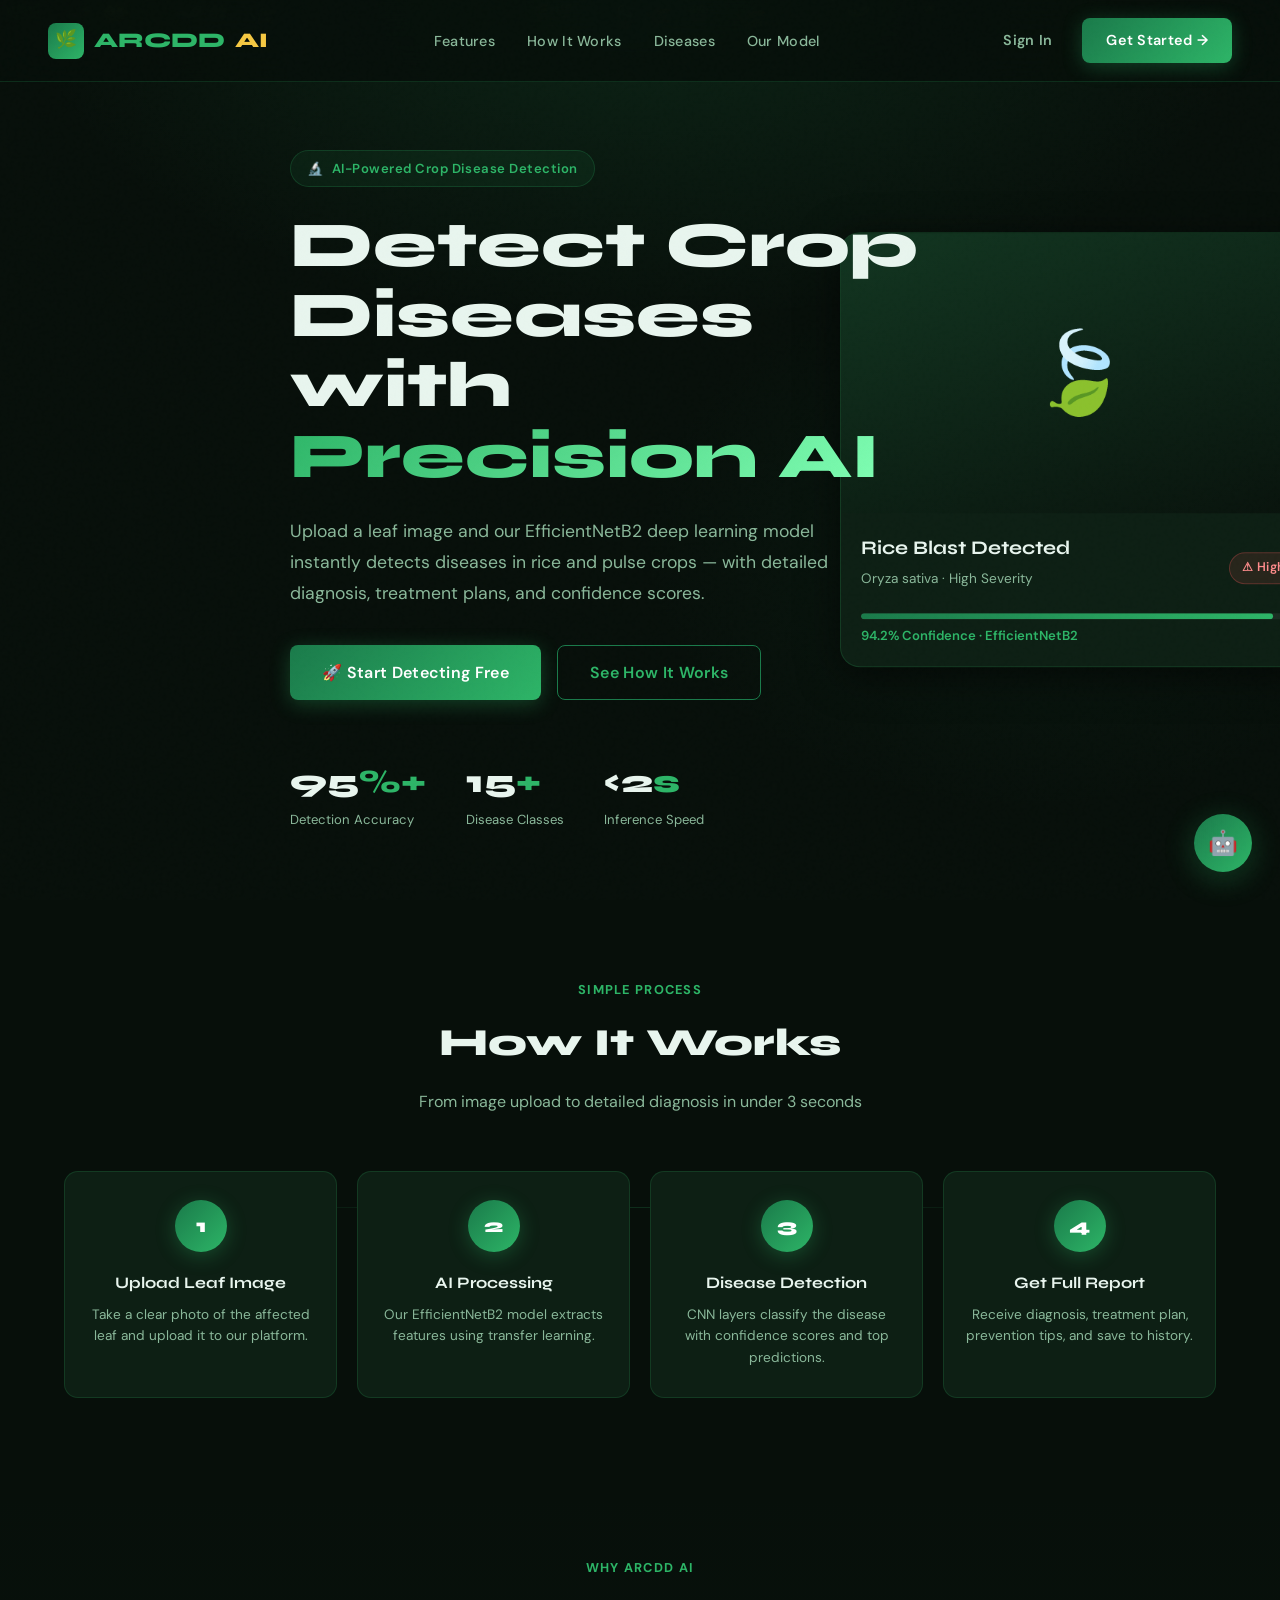
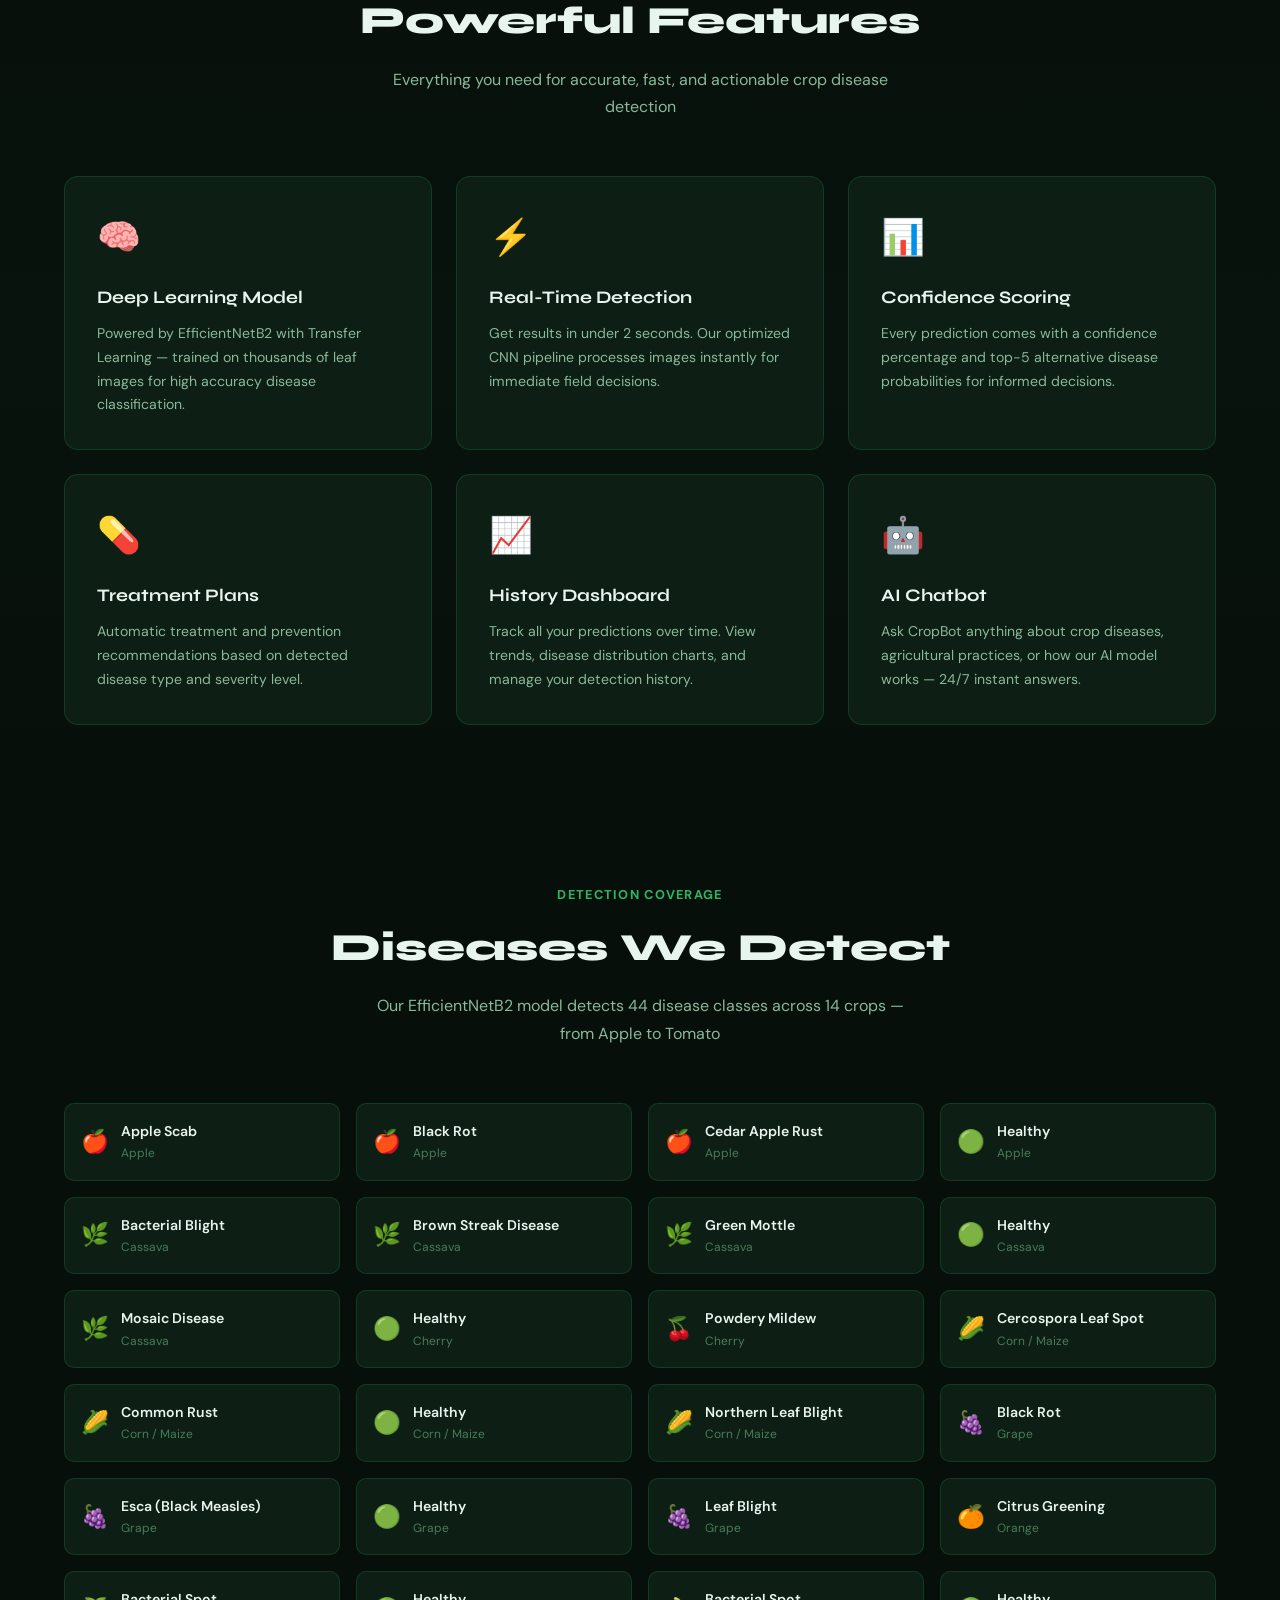
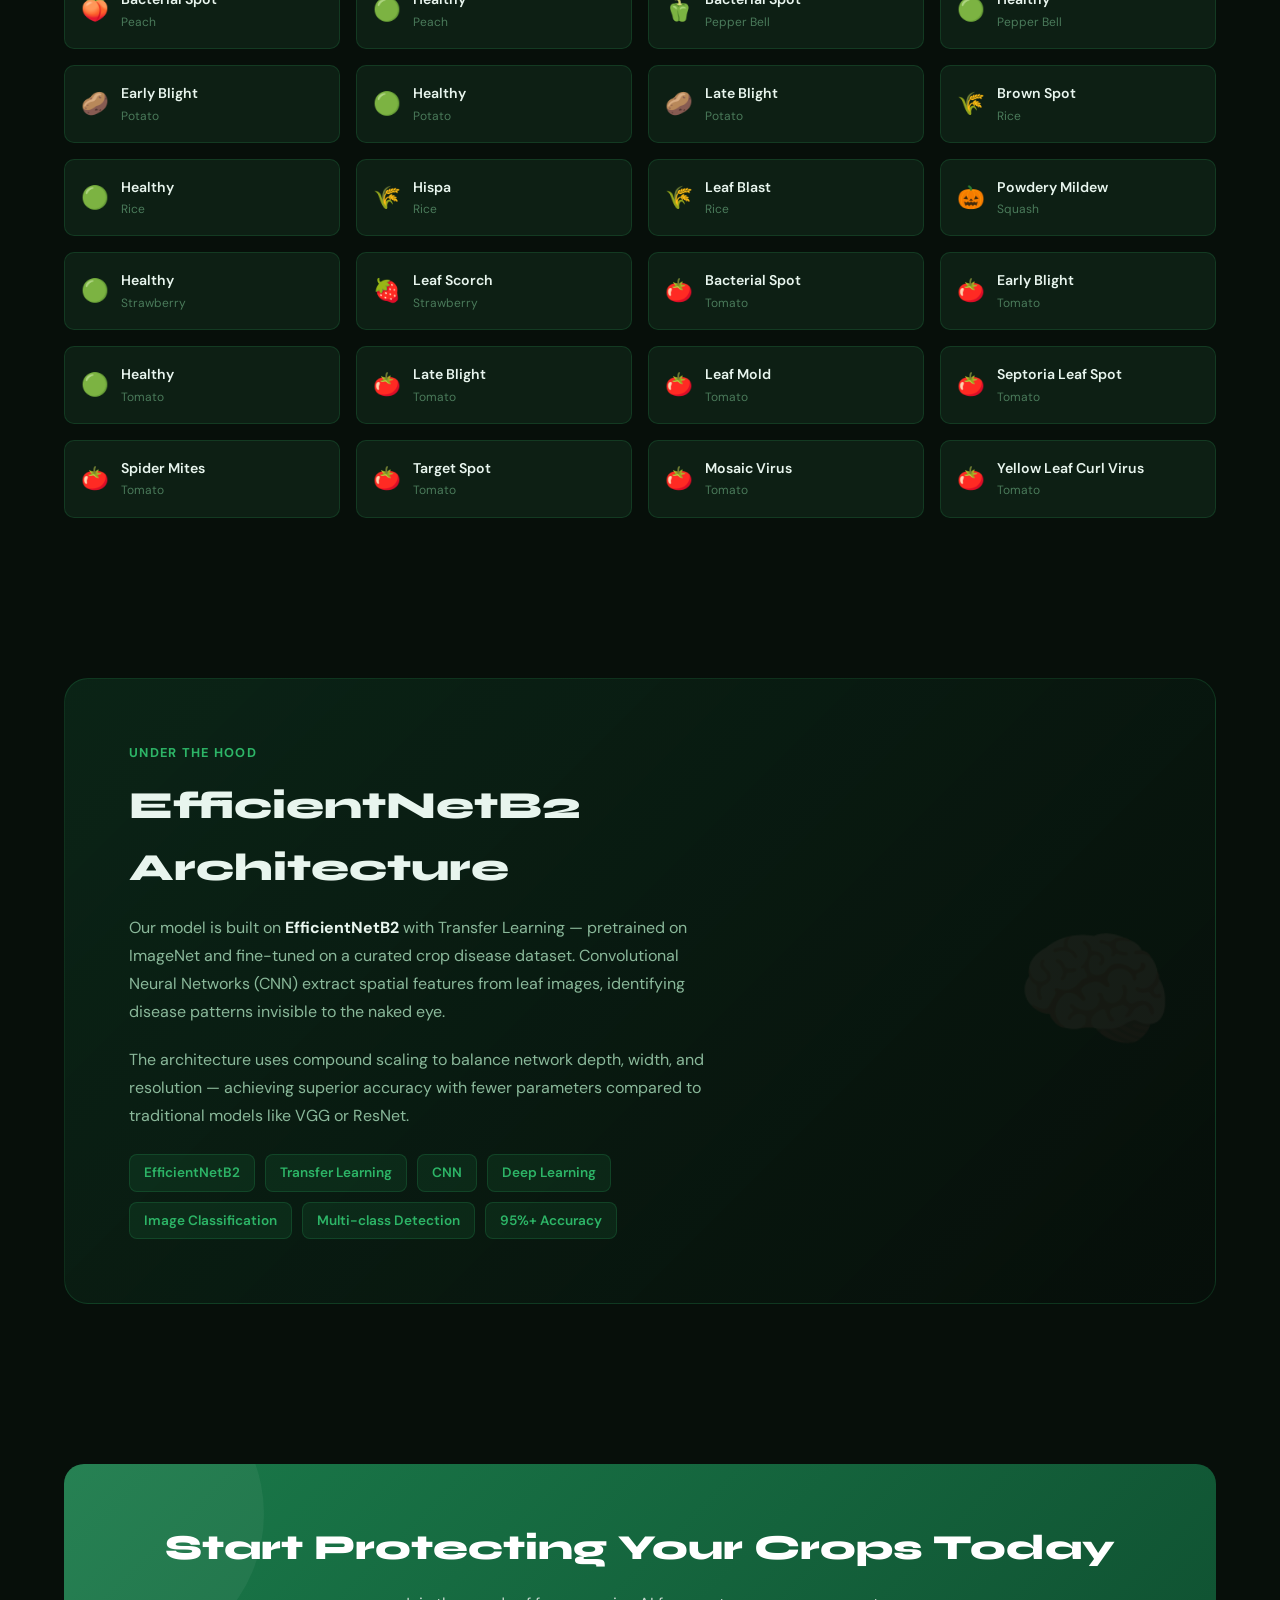
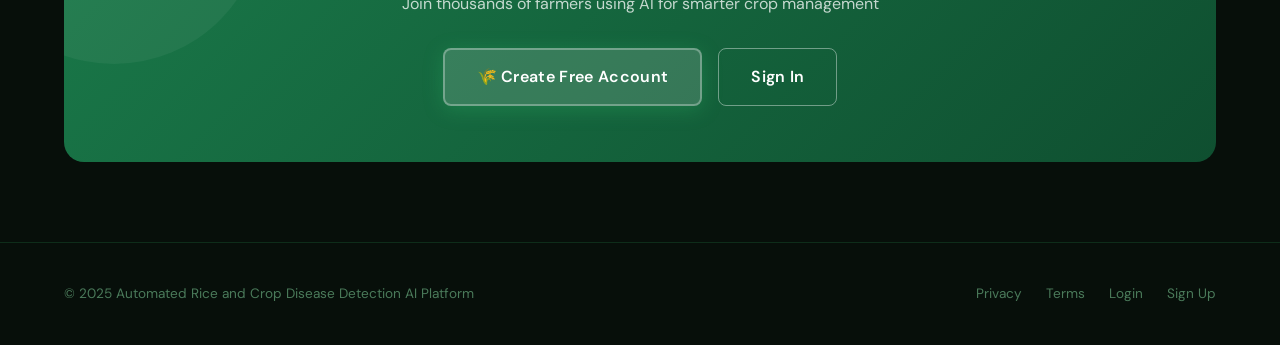
==== commit c0a4f196: "All 44 classes in home+predict, remove history from dashboard" ====
--- a/pages/index.html
+++ b/pages/index.html
@@ -172,80 +172,54 @@
     <div class="section-header animate-on-scroll">
       <div class="section-eyebrow">Detection Coverage</div>
       <h2 class="section-title">Diseases We Detect</h2>
-      <p class="section-desc">Our model identifies the most critical rice and pulse crop diseases affecting South Asian agriculture</p>
+      <p class="section-desc">Our EfficientNetB2 model detects 44 disease classes across 14 crops — from Apple to Tomato</p>
     </div>
 
     <div class="diseases-grid animate-on-scroll">
-      <div class="disease-chip">
-        <div class="disease-chip-icon">🔴</div>
-        <div>
-          <div class="disease-chip-name">Rice Blast</div>
-          <div class="disease-chip-crop">Rice</div>
-        </div>
-      </div>
-      <div class="disease-chip">
-        <div class="disease-chip-icon">🟤</div>
-        <div>
-          <div class="disease-chip-name">Brown Spot</div>
-          <div class="disease-chip-crop">Rice</div>
-        </div>
-      </div>
-      <div class="disease-chip">
-        <div class="disease-chip-icon">🟡</div>
-        <div>
-          <div class="disease-chip-name">Leaf Blight</div>
-          <div class="disease-chip-crop">Rice</div>
-        </div>
-      </div>
-      <div class="disease-chip">
-        <div class="disease-chip-icon">🔶</div>
-        <div>
-          <div class="disease-chip-name">Tungro Virus</div>
-          <div class="disease-chip-crop">Rice</div>
-        </div>
-      </div>
-      <div class="disease-chip">
-        <div class="disease-chip-icon">🟠</div>
-        <div>
-          <div class="disease-chip-name">Sheath Blight</div>
-          <div class="disease-chip-crop">Rice</div>
-        </div>
-      </div>
-      <div class="disease-chip">
-        <div class="disease-chip-icon">🔴</div>
-        <div>
-          <div class="disease-chip-name">Cassava Mosaic</div>
-          <div class="disease-chip-crop">Cassava</div>
-        </div>
-      </div>
-      <div class="disease-chip">
-        <div class="disease-chip-icon">🟤</div>
-        <div>
-          <div class="disease-chip-name">Fusarium Wilt</div>
-          <div class="disease-chip-crop">Pulse</div>
-        </div>
-      </div>
-      <div class="disease-chip">
-        <div class="disease-chip-icon">⚪</div>
-        <div>
-          <div class="disease-chip-name">Powdery Mildew</div>
-          <div class="disease-chip-crop">Pulse</div>
-        </div>
-      </div>
-      <div class="disease-chip">
-        <div class="disease-chip-icon">🟢</div>
-        <div>
-          <div class="disease-chip-name">Healthy Leaf</div>
-          <div class="disease-chip-crop">All Crops</div>
-        </div>
-      </div>
-      <div class="disease-chip" style="opacity:0.5;border-style:dashed;">
-        <div class="disease-chip-icon">➕</div>
-        <div>
-          <div class="disease-chip-name">More coming...</div>
-          <div class="disease-chip-crop">Expanding dataset</div>
-        </div>
-      </div>
+      <div class="disease-chip"><div class="disease-chip-icon">🍎</div><div><div class="disease-chip-name">Apple Scab</div><div class="disease-chip-crop">Apple</div></div></div>
+      <div class="disease-chip"><div class="disease-chip-icon">🍎</div><div><div class="disease-chip-name">Black Rot</div><div class="disease-chip-crop">Apple</div></div></div>
+      <div class="disease-chip"><div class="disease-chip-icon">🍎</div><div><div class="disease-chip-name">Cedar Apple Rust</div><div class="disease-chip-crop">Apple</div></div></div>
+      <div class="disease-chip"><div class="disease-chip-icon">🟢</div><div><div class="disease-chip-name">Healthy</div><div class="disease-chip-crop">Apple</div></div></div>
+      <div class="disease-chip"><div class="disease-chip-icon">🌿</div><div><div class="disease-chip-name">Bacterial Blight</div><div class="disease-chip-crop">Cassava</div></div></div>
+      <div class="disease-chip"><div class="disease-chip-icon">🌿</div><div><div class="disease-chip-name">Brown Streak Disease</div><div class="disease-chip-crop">Cassava</div></div></div>
+      <div class="disease-chip"><div class="disease-chip-icon">🌿</div><div><div class="disease-chip-name">Green Mottle</div><div class="disease-chip-crop">Cassava</div></div></div>
+      <div class="disease-chip"><div class="disease-chip-icon">🟢</div><div><div class="disease-chip-name">Healthy</div><div class="disease-chip-crop">Cassava</div></div></div>
+      <div class="disease-chip"><div class="disease-chip-icon">🌿</div><div><div class="disease-chip-name">Mosaic Disease</div><div class="disease-chip-crop">Cassava</div></div></div>
+      <div class="disease-chip"><div class="disease-chip-icon">🟢</div><div><div class="disease-chip-name">Healthy</div><div class="disease-chip-crop">Cherry</div></div></div>
+      <div class="disease-chip"><div class="disease-chip-icon">🍒</div><div><div class="disease-chip-name">Powdery Mildew</div><div class="disease-chip-crop">Cherry</div></div></div>
+      <div class="disease-chip"><div class="disease-chip-icon">🌽</div><div><div class="disease-chip-name">Cercospora Leaf Spot</div><div class="disease-chip-crop">Corn / Maize</div></div></div>
+      <div class="disease-chip"><div class="disease-chip-icon">🌽</div><div><div class="disease-chip-name">Common Rust</div><div class="disease-chip-crop">Corn / Maize</div></div></div>
+      <div class="disease-chip"><div class="disease-chip-icon">🟢</div><div><div class="disease-chip-name">Healthy</div><div class="disease-chip-crop">Corn / Maize</div></div></div>
+      <div class="disease-chip"><div class="disease-chip-icon">🌽</div><div><div class="disease-chip-name">Northern Leaf Blight</div><div class="disease-chip-crop">Corn / Maize</div></div></div>
+      <div class="disease-chip"><div class="disease-chip-icon">🍇</div><div><div class="disease-chip-name">Black Rot</div><div class="disease-chip-crop">Grape</div></div></div>
+      <div class="disease-chip"><div class="disease-chip-icon">🍇</div><div><div class="disease-chip-name">Esca (Black Measles)</div><div class="disease-chip-crop">Grape</div></div></div>
+      <div class="disease-chip"><div class="disease-chip-icon">🟢</div><div><div class="disease-chip-name">Healthy</div><div class="disease-chip-crop">Grape</div></div></div>
+      <div class="disease-chip"><div class="disease-chip-icon">🍇</div><div><div class="disease-chip-name">Leaf Blight</div><div class="disease-chip-crop">Grape</div></div></div>
+      <div class="disease-chip"><div class="disease-chip-icon">🍊</div><div><div class="disease-chip-name">Citrus Greening</div><div class="disease-chip-crop">Orange</div></div></div>
+      <div class="disease-chip"><div class="disease-chip-icon">🍑</div><div><div class="disease-chip-name">Bacterial Spot</div><div class="disease-chip-crop">Peach</div></div></div>
+      <div class="disease-chip"><div class="disease-chip-icon">🟢</div><div><div class="disease-chip-name">Healthy</div><div class="disease-chip-crop">Peach</div></div></div>
+      <div class="disease-chip"><div class="disease-chip-icon">🫑</div><div><div class="disease-chip-name">Bacterial Spot</div><div class="disease-chip-crop">Pepper Bell</div></div></div>
+      <div class="disease-chip"><div class="disease-chip-icon">🟢</div><div><div class="disease-chip-name">Healthy</div><div class="disease-chip-crop">Pepper Bell</div></div></div>
+      <div class="disease-chip"><div class="disease-chip-icon">🥔</div><div><div class="disease-chip-name">Early Blight</div><div class="disease-chip-crop">Potato</div></div></div>
+      <div class="disease-chip"><div class="disease-chip-icon">🟢</div><div><div class="disease-chip-name">Healthy</div><div class="disease-chip-crop">Potato</div></div></div>
+      <div class="disease-chip"><div class="disease-chip-icon">🥔</div><div><div class="disease-chip-name">Late Blight</div><div class="disease-chip-crop">Potato</div></div></div>
+      <div class="disease-chip"><div class="disease-chip-icon">🌾</div><div><div class="disease-chip-name">Brown Spot</div><div class="disease-chip-crop">Rice</div></div></div>
+      <div class="disease-chip"><div class="disease-chip-icon">🟢</div><div><div class="disease-chip-name">Healthy</div><div class="disease-chip-crop">Rice</div></div></div>
+      <div class="disease-chip"><div class="disease-chip-icon">🌾</div><div><div class="disease-chip-name">Hispa</div><div class="disease-chip-crop">Rice</div></div></div>
+      <div class="disease-chip"><div class="disease-chip-icon">🌾</div><div><div class="disease-chip-name">Leaf Blast</div><div class="disease-chip-crop">Rice</div></div></div>
+      <div class="disease-chip"><div class="disease-chip-icon">🎃</div><div><div class="disease-chip-name">Powdery Mildew</div><div class="disease-chip-crop">Squash</div></div></div>
+      <div class="disease-chip"><div class="disease-chip-icon">🟢</div><div><div class="disease-chip-name">Healthy</div><div class="disease-chip-crop">Strawberry</div></div></div>
+      <div class="disease-chip"><div class="disease-chip-icon">🍓</div><div><div class="disease-chip-name">Leaf Scorch</div><div class="disease-chip-crop">Strawberry</div></div></div>
+      <div class="disease-chip"><div class="disease-chip-icon">🍅</div><div><div class="disease-chip-name">Bacterial Spot</div><div class="disease-chip-crop">Tomato</div></div></div>
+      <div class="disease-chip"><div class="disease-chip-icon">🍅</div><div><div class="disease-chip-name">Early Blight</div><div class="disease-chip-crop">Tomato</div></div></div>
+      <div class="disease-chip"><div class="disease-chip-icon">🟢</div><div><div class="disease-chip-name">Healthy</div><div class="disease-chip-crop">Tomato</div></div></div>
+      <div class="disease-chip"><div class="disease-chip-icon">🍅</div><div><div class="disease-chip-name">Late Blight</div><div class="disease-chip-crop">Tomato</div></div></div>
+      <div class="disease-chip"><div class="disease-chip-icon">🍅</div><div><div class="disease-chip-name">Leaf Mold</div><div class="disease-chip-crop">Tomato</div></div></div>
+      <div class="disease-chip"><div class="disease-chip-icon">🍅</div><div><div class="disease-chip-name">Septoria Leaf Spot</div><div class="disease-chip-crop">Tomato</div></div></div>
+      <div class="disease-chip"><div class="disease-chip-icon">🍅</div><div><div class="disease-chip-name">Spider Mites</div><div class="disease-chip-crop">Tomato</div></div></div>
+      <div class="disease-chip"><div class="disease-chip-icon">🍅</div><div><div class="disease-chip-name">Target Spot</div><div class="disease-chip-crop">Tomato</div></div></div>
+      <div class="disease-chip"><div class="disease-chip-icon">🍅</div><div><div class="disease-chip-name">Mosaic Virus</div><div class="disease-chip-crop">Tomato</div></div></div>
+      <div class="disease-chip"><div class="disease-chip-icon">🍅</div><div><div class="disease-chip-name">Yellow Leaf Curl Virus</div><div class="disease-chip-crop">Tomato</div></div></div>
     </div>
   </div>
 </section>
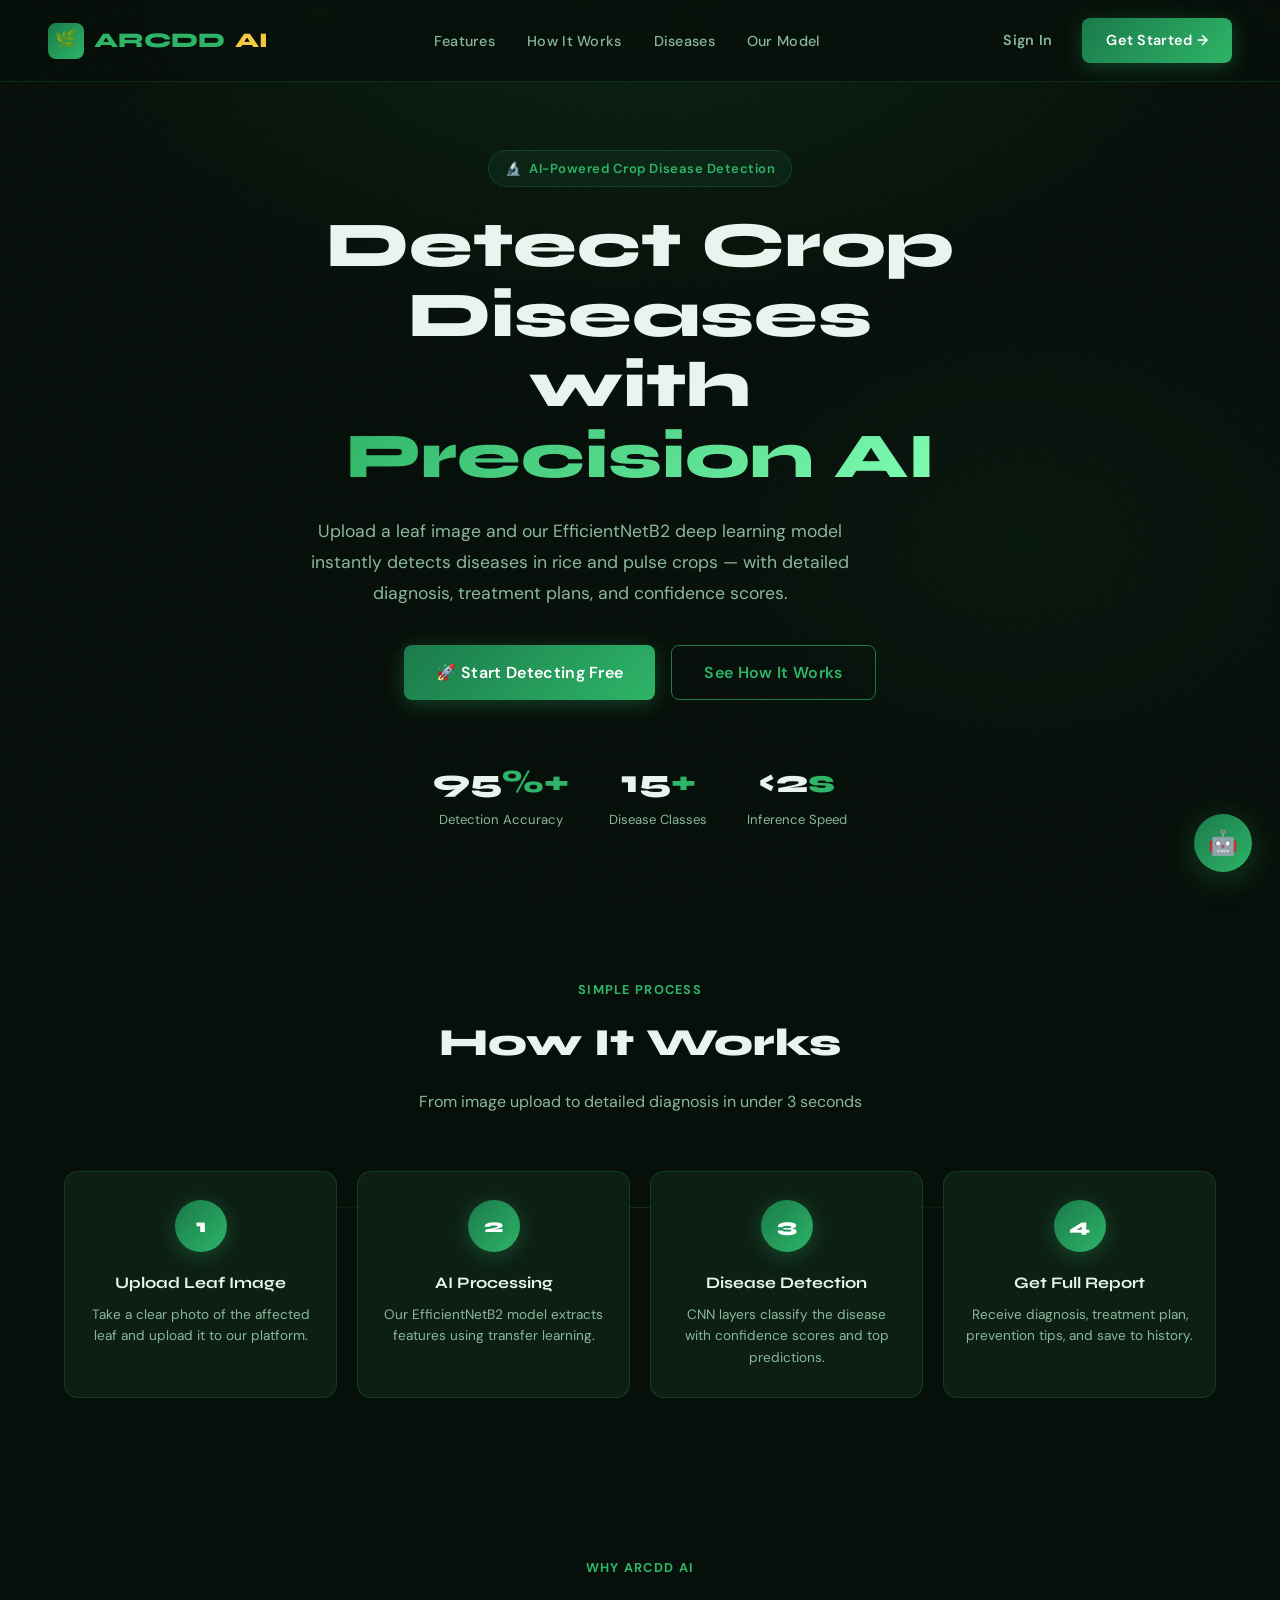
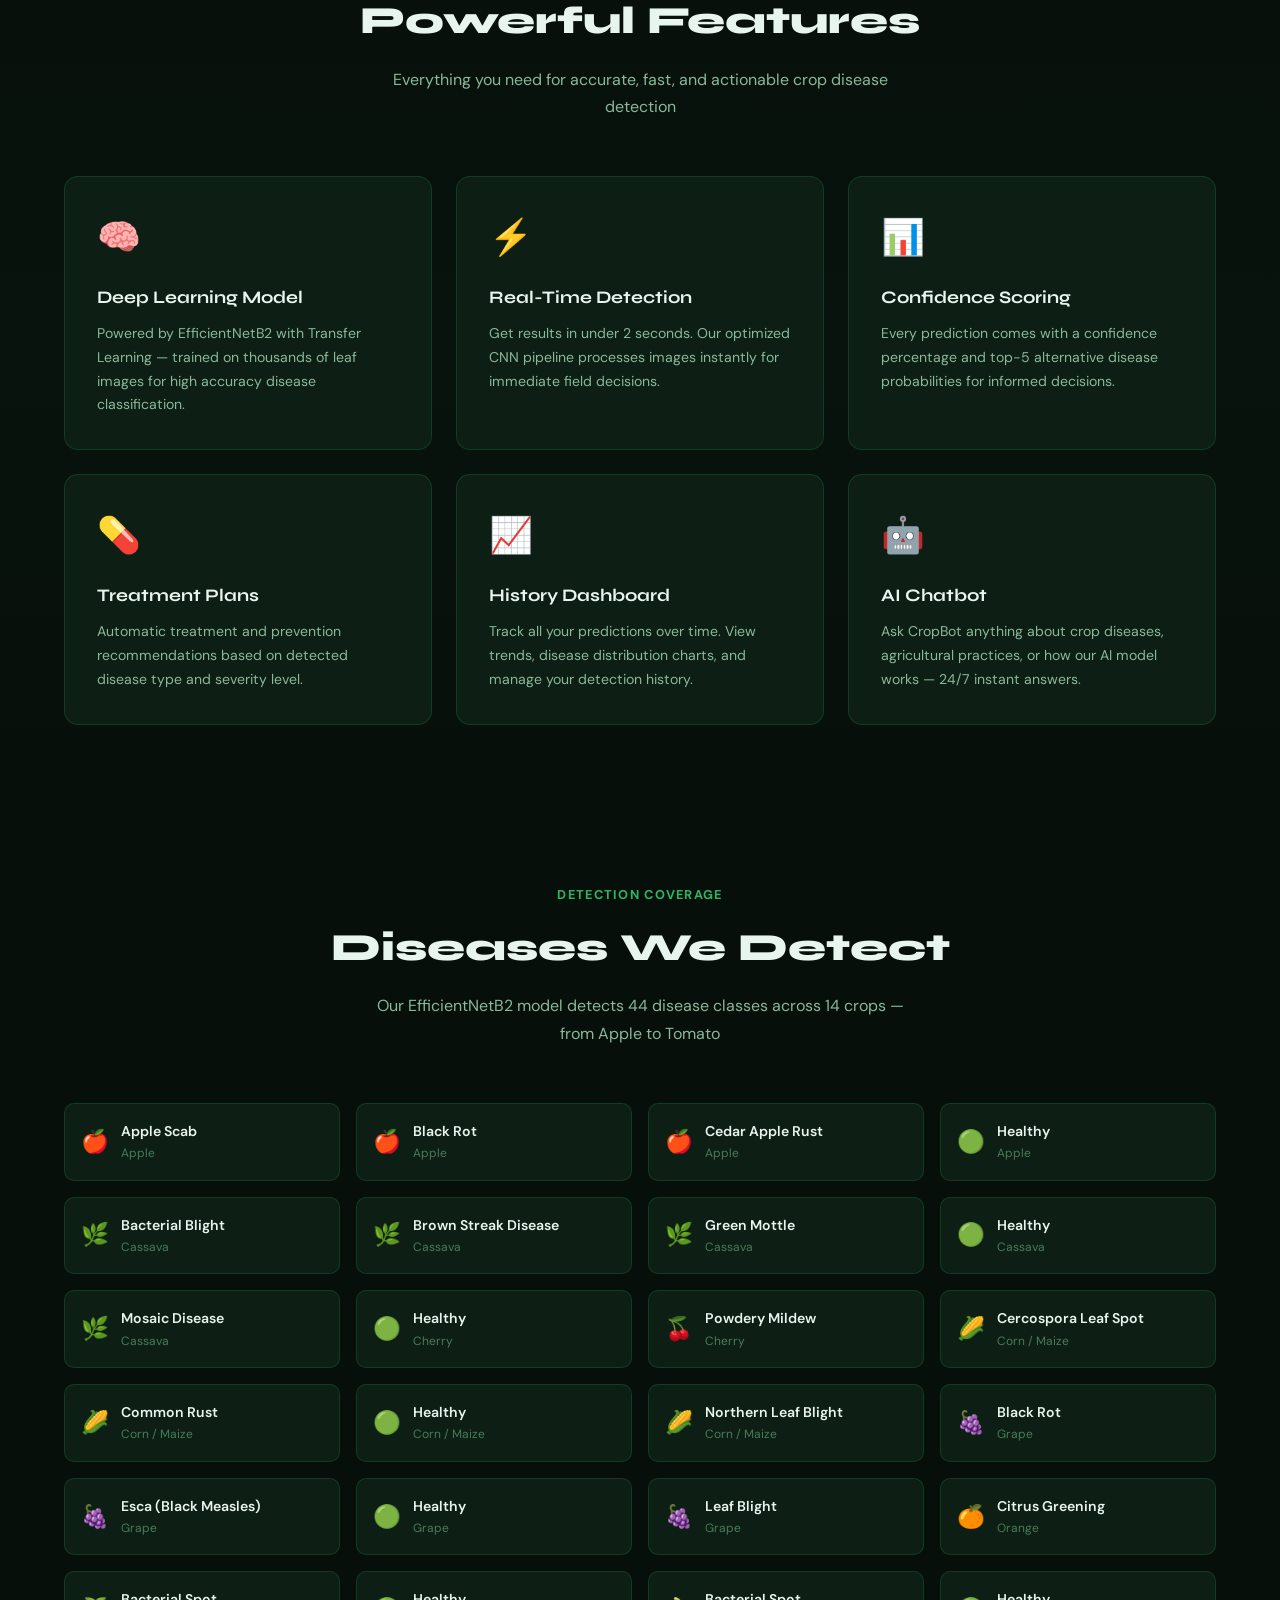
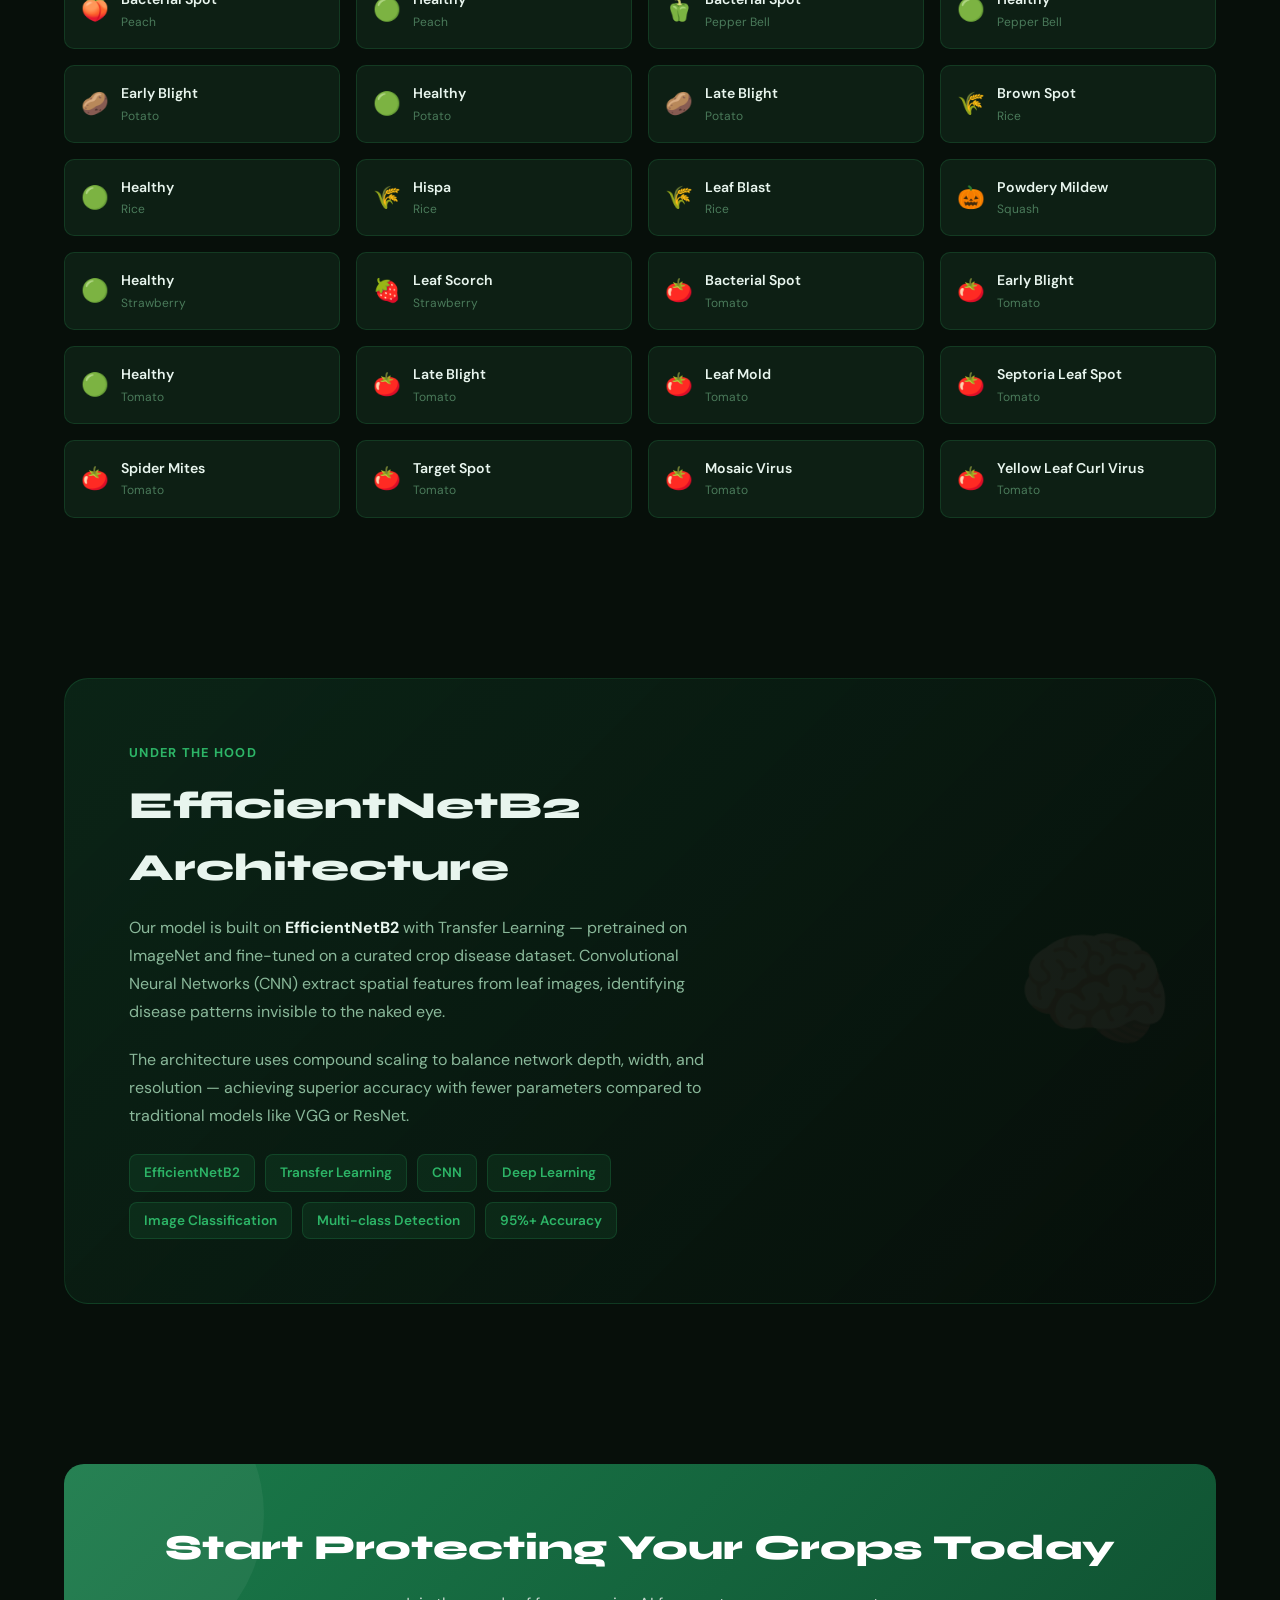
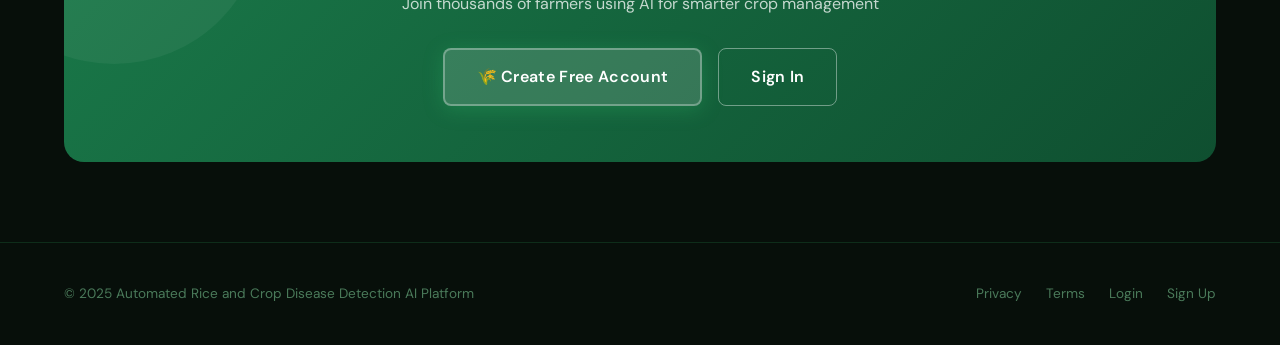
==== commit df2b831c: "Center hero content, remove rice blast card" ====
--- a/pages/index.html
+++ b/pages/index.html
@@ -69,23 +69,7 @@
     </div>
   </div>
 
-  <!-- Hero visual card -->
-  <div class="hero-visual">
-    <div class="hero-visual-card">
-      <div class="visual-img-placeholder">🍃</div>
-      <div class="visual-result-overlay">
-        <div style="display:flex;justify-content:space-between;align-items:center;margin-bottom:10px;">
-          <div>
-            <div class="vr-disease">Rice Blast Detected</div>
-            <div class="vr-crop">Oryza sativa · High Severity</div>
-          </div>
-          <span class="badge badge-red">⚠ High</span>
-        </div>
-        <div class="vr-bar"><div class="vr-fill"></div></div>
-        <div class="vr-pct">94.2% Confidence · EfficientNetB2</div>
-      </div>
-    </div>
-  </div>
+
 </section>
 
 <!-- ======== HOW IT WORKS ======== -->
--- a/css/home.css
+++ b/css/home.css
@@ -8,8 +8,16 @@
   display: flex;
   align-items: center;
   position: relative;
-  overflow: hidden;
+  overflow: visible;
   padding-top: 80px;
+  padding-right: 0;
+}
+
+.hero .container {
+  display: flex;
+  align-items: center;
+  justify-content: center;
+  width: 100%;
 }
 
 .hero-bg {
@@ -46,6 +54,9 @@
   position: relative;
   z-index: 2;
   max-width: 700px;
+  width: 100%;
+  text-align: center;
+  margin: 0 auto;
 }
 
 .hero-eyebrow {
@@ -90,6 +101,7 @@
 }
 
 .hero-actions {
+  justify-content: center;
   display: flex;
   gap: 16px;
   flex-wrap: wrap;
@@ -97,6 +109,7 @@
 }
 
 .hero-stats {
+  justify-content: center;
   display: flex;
   gap: 40px;
   margin-top: 56px;
@@ -118,23 +131,9 @@
   margin-top: 2px;
 }
 
-.hero-visual {
-  position: absolute;
-  right: -40px;
-  top: 50%;
-  transform: translateY(-50%);
-  width: 480px;
-  z-index: 1;
-  animation: fadeInRight 1s ease both 0.3s;
-}
-
-.hero-visual-card {
-  background: var(--bg-card);
-  border: 1px solid var(--border);
-  border-radius: 20px;
-  overflow: hidden;
-  box-shadow: var(--shadow);
-}
+
+
+
 
 .visual-img-placeholder {
   width: 100%;
@@ -457,5 +456,6 @@
   .diseases-grid { grid-template-columns: repeat(2, 1fr); }
   .model-section { padding: 36px 24px; }
   .cta-strip { padding: 36px 24px; }
-  .hero-stats { gap: 24px; flex-wrap: wrap; }
-}
+  .hero-stats {
+  justify-content: center; gap: 24px; flex-wrap: wrap; }
+}
